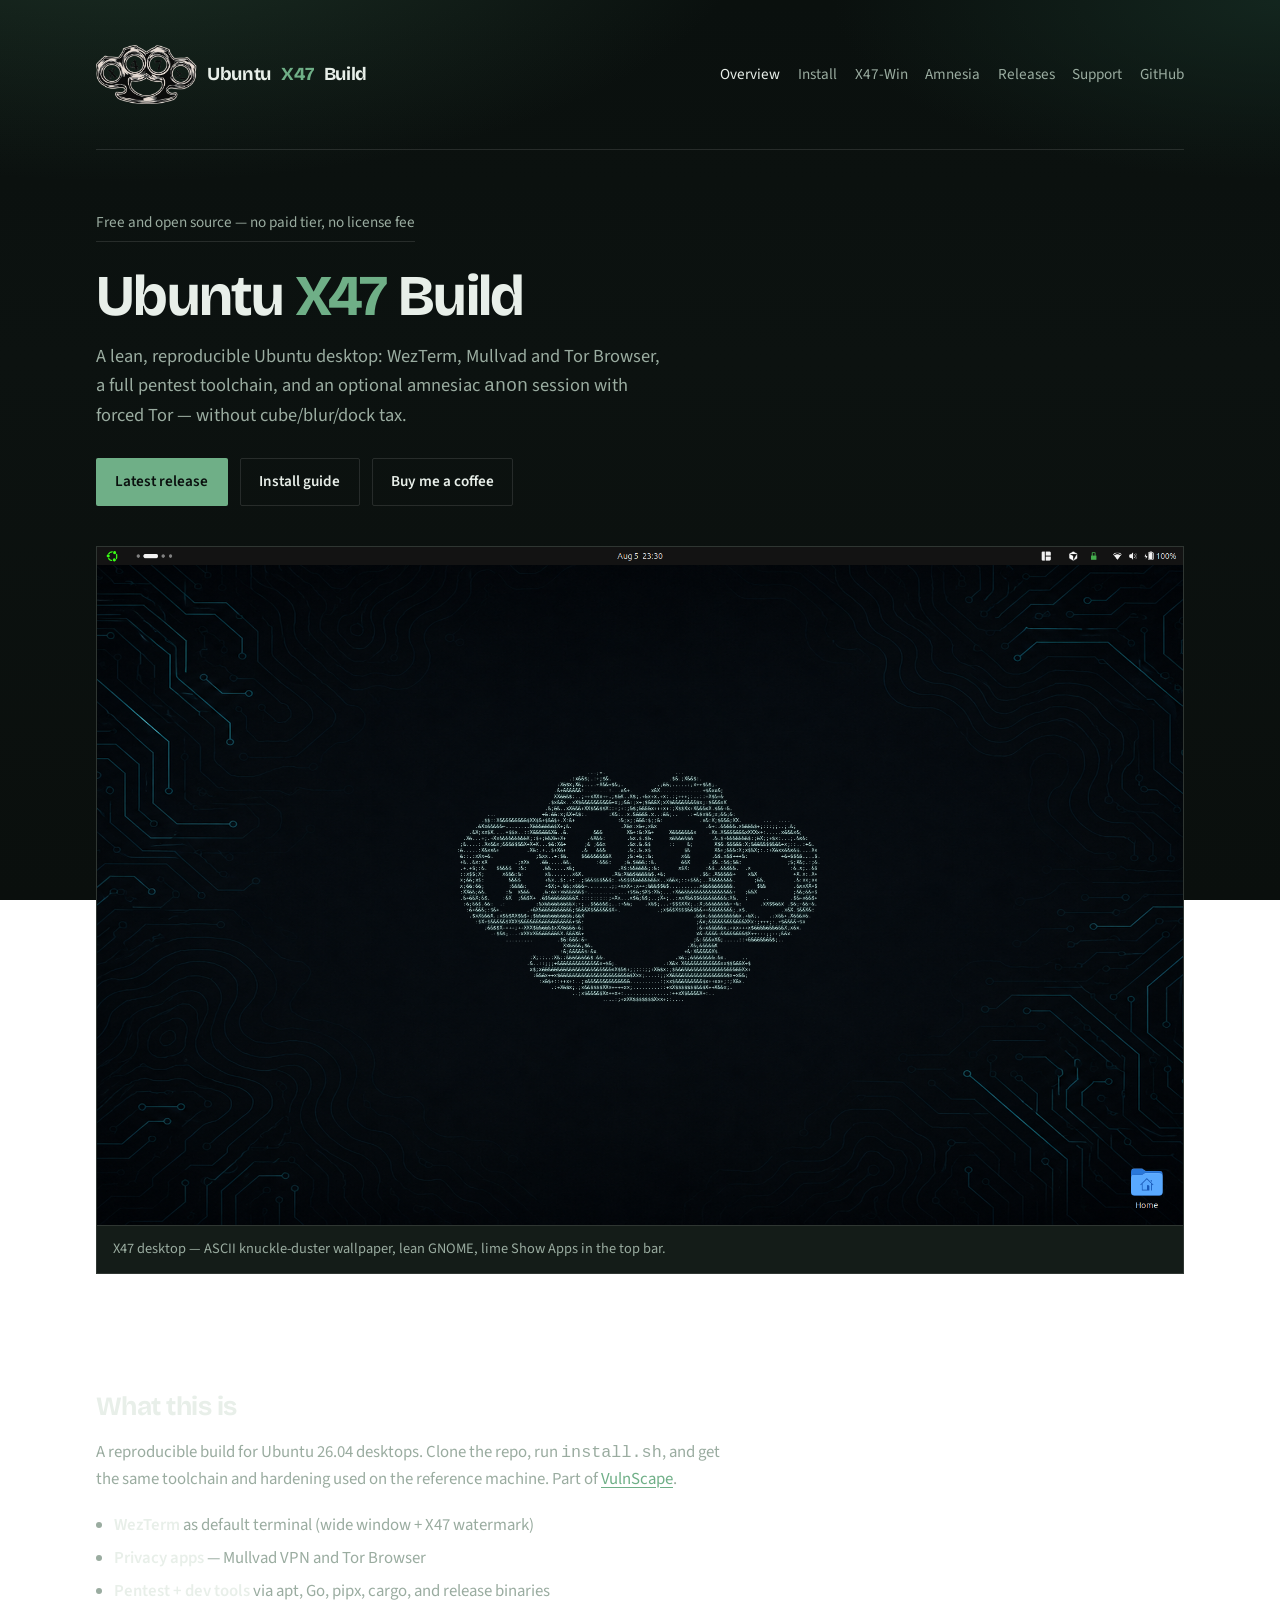
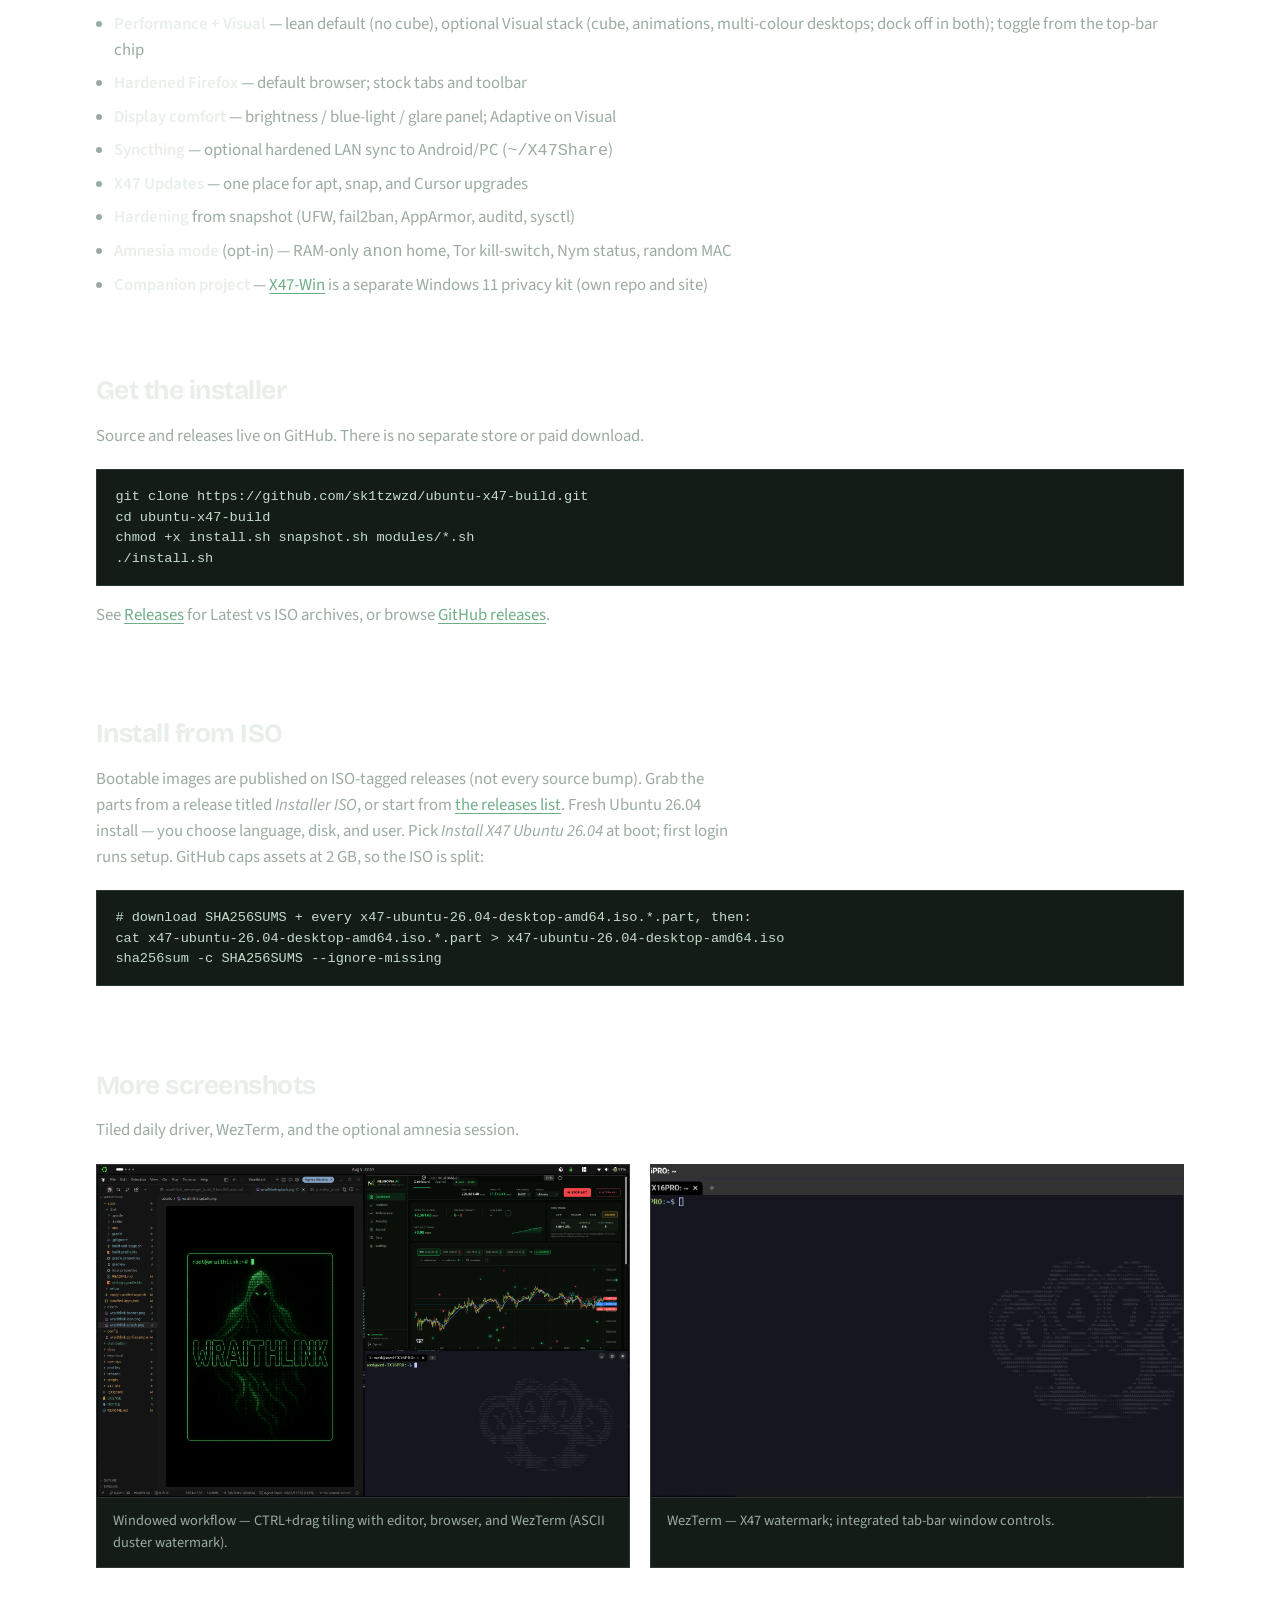
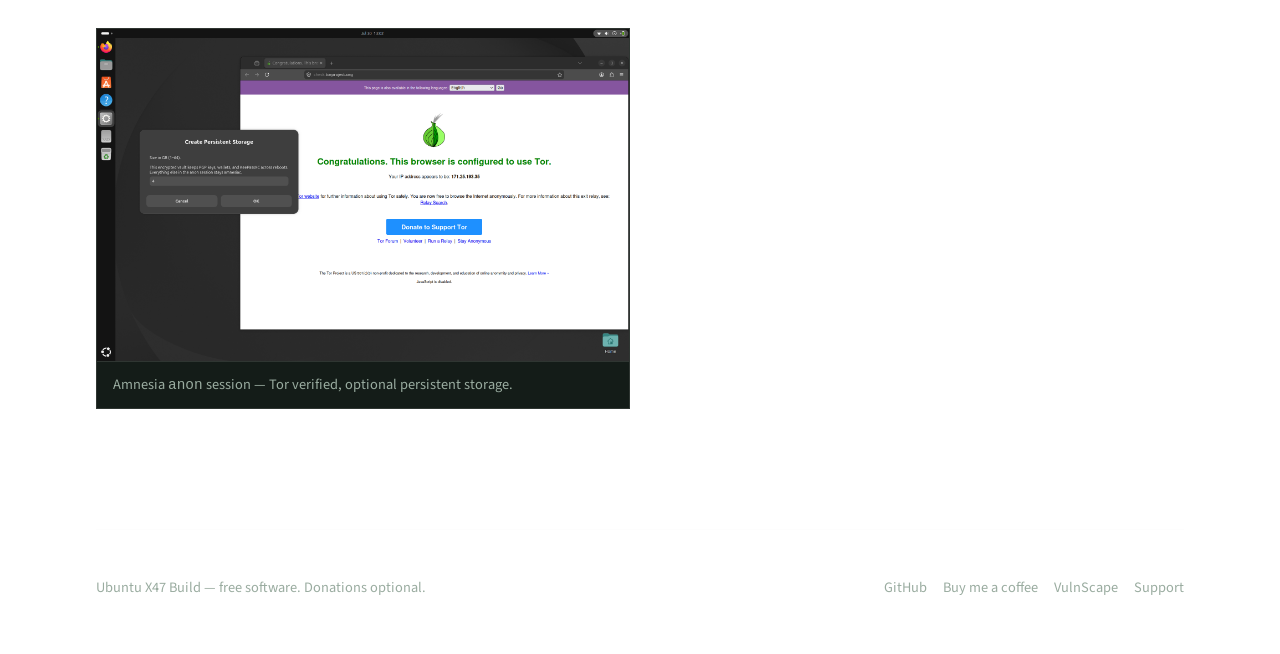
==== docs/index.html @ 40ee3168 "Fix 404s for the old Windows docs URLs. Redirect windows.html and windows-install.html to X47-Win, a" ====
<!DOCTYPE html>
<html lang="en">
<head>
  <meta charset="utf-8" />
  <meta name="viewport" content="width=device-width, initial-scale=1" />
  <title>Ubuntu X47 Build</title>
  <meta name="description" content="Free open-source Ubuntu desktop installer: lean GNOME, WezTerm, pentest toolchain, hardening, and optional amnesia Tor session." />
  <link rel="icon" href="images/favicon.ico" sizes="any" />
  <link rel="icon" type="image/png" href="images/favicon-32.png" sizes="32x32" />
  <link rel="apple-touch-icon" href="images/apple-touch-icon.png" />
  <link rel="stylesheet" href="css/site.css" />
</head>
<body>
  <div class="wrap">
    <nav class="site-nav" aria-label="Primary">
      <a class="brand" href="index.html"><img src="images/x47duster.png" alt="" width="102" height="102" />Ubuntu <span>X47</span> Build</a>
      <ul class="nav-links">
        <li><a href="index.html" aria-current="page">Overview</a></li>
        <li><a href="install.html">Install</a></li>
        <li><a href="https://sk1tzwzd.github.io/X47-Win/">X47-Win</a></li>
        <li><a href="amnesia.html">Amnesia</a></li>
        <li><a href="releases.html">Releases</a></li>
        <li><a href="support.html">Support</a></li>
        <li><a href="https://github.com/sk1tzwzd/ubuntu-x47-build">GitHub</a></li>
      </ul>
    </nav>

    <header class="hero">
      <p class="free-note">Free and open source — no paid tier, no license fee</p>
      <h1 class="hero-brand">Ubuntu <em>X47</em> Build</h1>
      <p class="hero-lead">
        A lean, reproducible Ubuntu desktop: WezTerm, Mullvad and Tor Browser,
        a full pentest toolchain, and an optional amnesiac <code>anon</code>
        session with forced Tor — without cube/blur/dock tax.
      </p>
      <div class="cta-row">
        <a class="btn btn-primary" href="https://github.com/sk1tzwzd/ubuntu-x47-build/releases/latest">Latest release</a>
        <a class="btn btn-ghost" href="install.html">Install guide</a>
        <a class="btn btn-ghost" href="https://buymeacoffee.com/sk1tzwzd">Buy me a coffee</a>
      </div>
      <figure class="shot">
        <img src="images/x47-desktop.png" alt="Ubuntu X47 fullscreen desktop with ASCII knuckle-duster wallpaper and green Show Apps button" width="1920" height="1200" />
        <figcaption>X47 desktop — ASCII knuckle-duster wallpaper, lean GNOME, lime Show Apps in the top bar.</figcaption>
      </figure>
    </header>

    <main>
      <section>
        <h2>What this is</h2>
        <p class="section-lead">
          A reproducible build for Ubuntu 26.04 desktops. Clone the repo,
          run <code>install.sh</code>, and get the same toolchain and hardening
          used on the reference machine. Part of
          <a href="https://vulnscape.net">VulnScape</a>.
        </p>
        <ul class="clean">
          <li><strong>WezTerm</strong> as default terminal (wide window + X47 watermark)</li>
          <li><strong>Privacy apps</strong> — Mullvad VPN and Tor Browser</li>
          <li><strong>Pentest + dev tools</strong> via apt, Go, pipx, cargo, and release binaries</li>
          <li><strong>Performance + Visual</strong> — lean default (no cube), optional Visual stack (cube, animations, multi-colour desktops; dock off in both); toggle from the top-bar chip</li>
          <li><strong>Hardened Firefox</strong> — default browser; stock tabs and toolbar</li>
          <li><strong>Display comfort</strong> — brightness / blue-light / glare panel; Adaptive on Visual</li>
          <li><strong>Syncthing</strong> — optional hardened LAN sync to Android/PC (<code>~/X47Share</code>)</li>
          <li><strong>X47 Updates</strong> — one place for apt, snap, and Cursor upgrades</li>
          <li><strong>Hardening</strong> from snapshot (UFW, fail2ban, AppArmor, auditd, sysctl)</li>
          <li><strong>Amnesia mode</strong> (opt-in) — RAM-only <code>anon</code> home, Tor kill-switch, Nym status, random MAC</li>
          <li><strong>Companion project</strong> — <a href="https://sk1tzwzd.github.io/X47-Win/">X47-Win</a> is a separate Windows 11 privacy kit (own repo and site)</li>
        </ul>
      </section>

      <section>
        <h2>Get the installer</h2>
        <p class="section-lead">Source and releases live on GitHub. There is no separate store or paid download.</p>
        <pre><code>git clone https://github.com/sk1tzwzd/ubuntu-x47-build.git
cd ubuntu-x47-build
chmod +x install.sh snapshot.sh modules/*.sh
./install.sh</code></pre>
        <p class="section-lead" style="margin-top:1rem">
          See <a href="releases.html">Releases</a> for Latest vs ISO archives, or browse
          <a href="https://github.com/sk1tzwzd/ubuntu-x47-build/releases">GitHub releases</a>.
        </p>
      </section>

      <section>
        <h2>Install from ISO</h2>
        <p class="section-lead">
          Bootable images are published on ISO-tagged releases (not every
          source bump). Grab the parts from a release titled
          <em>Installer ISO</em>, or start from
          <a href="https://github.com/sk1tzwzd/ubuntu-x47-build/releases">the releases list</a>.
          Fresh Ubuntu 26.04 install — you choose language, disk, and user.
          Pick <em>Install X47 Ubuntu 26.04</em> at boot; first login runs setup.
          GitHub caps assets at 2&nbsp;GB, so the ISO is split:
        </p>
        <pre><code># download SHA256SUMS + every x47-ubuntu-26.04-desktop-amd64.iso.*.part, then:
cat x47-ubuntu-26.04-desktop-amd64.iso.*.part &gt; x47-ubuntu-26.04-desktop-amd64.iso
sha256sum -c SHA256SUMS --ignore-missing</code></pre>
      </section>

      <section>
        <h2>More screenshots</h2>
        <p class="section-lead">Tiled daily driver, WezTerm, and the optional amnesia session.</p>
        <div class="gallery two">
          <figure class="shot">
            <img src="images/x47-windowed.png" alt="Ubuntu X47 windowed desktop with tiled editor, Firefox, and WezTerm" width="1920" height="1200" />
            <figcaption>Windowed workflow — CTRL+drag tiling with editor, browser, and WezTerm (ASCII duster watermark).</figcaption>
          </figure>
          <figure class="shot">
            <img src="images/wezterm-watermark.png" alt="WezTerm with X47 watermark and integrated tab-bar controls" width="1600" height="1000" />
            <figcaption>WezTerm — X47 watermark; integrated tab-bar window controls.</figcaption>
          </figure>
          <figure class="shot">
            <img src="images/anon-desktop.png" alt="Amnesia anon session with Tor check and persistent storage" width="1600" height="1000" />
            <figcaption>Amnesia <code>anon</code> session — Tor verified, optional persistent storage.</figcaption>
          </figure>
        </div>
      </section>
    </main>

    <footer class="site-footer">
      <div class="foot-row">
        <p>Ubuntu X47 Build — free software. Donations optional.</p>
        <div class="foot-links">
          <a href="https://github.com/sk1tzwzd/ubuntu-x47-build">GitHub</a>
          <a href="https://buymeacoffee.com/sk1tzwzd">Buy me a coffee</a>
          <a href="https://vulnscape.net">VulnScape</a>
          <a href="support.html">Support</a>
        </div>
      </div>
    </footer>
  </div>
</body>
</html>
---- docs/css/site.css ----
@import url("https://fonts.googleapis.com/css2?family=Bricolage+Grotesque:opsz,wght@12..96,500;12..96,700&family=Source+Sans+3:wght@400;600&family=IBM+Plex+Mono:wght@400;500&display=swap");

:root {
  --bg: #0c1210;
  --bg-elev: #141c18;
  --ink: #e8efe9;
  --muted: #9aaca0;
  --accent: #6faf87;
  --accent-dim: #3d6b50;
  --line: rgba(232, 239, 233, 0.12);
  --warn: #c4a35a;
  --max: 68rem;
  --font-display: "Bricolage Grotesque", Georgia, serif;
  --font-body: "Source Sans 3", sans-serif;
  --font-mono: "IBM Plex Mono", ui-monospace, monospace;
}

*,
*::before,
*::after {
  box-sizing: border-box;
}

html {
  scroll-behavior: smooth;
}

body {
  margin: 0;
  min-height: 100vh;
  font-family: var(--font-body);
  font-size: 1.05rem;
  line-height: 1.55;
  color: var(--ink);
  background:
    radial-gradient(ellipse 90% 55% at 10% -10%, rgba(61, 107, 80, 0.35), transparent 55%),
    radial-gradient(ellipse 70% 40% at 100% 0%, rgba(20, 40, 32, 0.9), transparent 50%),
    linear-gradient(180deg, #0a100e 0%, var(--bg) 40%, #0a0f0d 100%);
  background-attachment: fixed;
}

a {
  color: var(--accent);
  text-decoration-thickness: 1px;
  text-underline-offset: 0.18em;
}

a:hover {
  color: #8fc9a3;
}

img {
  max-width: 100%;
  height: auto;
  display: block;
}

.wrap {
  width: min(100% - 2.5rem, var(--max));
  margin-inline: auto;
}

.site-nav {
  display: flex;
  flex-wrap: wrap;
  align-items: center;
  justify-content: space-between;
  gap: 1rem;
  padding: 1.5rem 0;
  border-bottom: 1px solid var(--line);
}

.site-nav .brand {
  display: inline-flex;
  align-items: center;
  gap: 0.65rem;
  font-family: var(--font-display);
  font-weight: 700;
  font-size: 1.15rem;
  letter-spacing: -0.02em;
  color: var(--ink);
  text-decoration: none;
}

.site-nav .brand img {
  width: 6.3rem;
  height: 6.3rem;
  object-fit: contain;
  flex-shrink: 0;
}

.site-nav .brand span {
  color: var(--accent);
}

.nav-links {
  display: flex;
  flex-wrap: wrap;
  gap: 1.1rem;
  list-style: none;
  margin: 0;
  padding: 0;
}

.nav-links a {
  color: var(--muted);
  text-decoration: none;
  font-size: 0.95rem;
}

.nav-links a:hover,
.nav-links a[aria-current="page"] {
  color: var(--ink);
}

.hero {
  padding: 3.5rem 0 2.5rem;
}

.hero-brand {
  font-family: var(--font-display);
  font-weight: 700;
  font-size: clamp(2.4rem, 6vw, 3.6rem);
  line-height: 1.05;
  letter-spacing: -0.03em;
  margin: 0 0 1rem;
}

.hero-brand em {
  font-style: normal;
  color: var(--accent);
}

.hero-lead {
  max-width: 36rem;
  margin: 0 0 1.75rem;
  color: var(--muted);
  font-size: 1.15rem;
}

.cta-row {
  display: flex;
  flex-wrap: wrap;
  gap: 0.75rem;
  margin-bottom: 2.5rem;
}

.btn {
  display: inline-flex;
  align-items: center;
  justify-content: center;
  gap: 0.4rem;
  padding: 0.7rem 1.15rem;
  border-radius: 2px;
  font-family: var(--font-body);
  font-weight: 600;
  font-size: 0.95rem;
  text-decoration: none;
  border: 1px solid transparent;
  transition: background 0.15s ease, border-color 0.15s ease, color 0.15s ease;
}

.btn-primary {
  background: var(--accent);
  color: #0a100e;
}

.btn-primary:hover {
  background: #8fc9a3;
  color: #0a100e;
}

.btn-ghost {
  background: transparent;
  border-color: var(--line);
  color: var(--ink);
}

.btn-ghost:hover {
  border-color: var(--accent-dim);
  color: var(--accent);
}

.free-note {
  display: inline-block;
  margin: 0 0 1.5rem;
  padding: 0.35rem 0;
  color: var(--muted);
  font-size: 0.95rem;
  border-bottom: 1px solid var(--line);
}

.shot,
.shot-placeholder {
  margin: 0 0 2.5rem;
  border: 1px solid var(--line);
  background: var(--bg-elev);
  overflow: hidden;
}

.shot img {
  width: 100%;
  aspect-ratio: 16 / 10;
  object-fit: cover;
  object-position: top center;
}

.shot figcaption,
.shot-placeholder figcaption {
  padding: 0.75rem 1rem;
  font-size: 0.9rem;
  color: var(--muted);
  border-top: 1px solid var(--line);
}

.shot-placeholder {
  min-height: 14rem;
  display: flex;
  flex-direction: column;
}

.shot-placeholder .ph-body {
  flex: 1;
  display: grid;
  place-items: center;
  padding: 2rem;
  color: var(--muted);
  font-family: var(--font-mono);
  font-size: 0.85rem;
  letter-spacing: 0.04em;
  text-transform: uppercase;
  background:
    repeating-linear-gradient(
      -45deg,
      transparent,
      transparent 8px,
      rgba(111, 175, 135, 0.04) 8px,
      rgba(111, 175, 135, 0.04) 16px
    );
}

main section {
  padding: 2rem 0;
  border-top: 1px solid var(--line);
}

main section:first-of-type {
  border-top: none;
}

h1.page-title,
h2 {
  font-family: var(--font-display);
  font-weight: 700;
  letter-spacing: -0.02em;
}

h1.page-title {
  font-size: clamp(1.9rem, 4vw, 2.4rem);
  margin: 2.5rem 0 0.75rem;
}

h2 {
  font-size: 1.65rem;
  margin: 0 0 0.75rem;
}

h3 {
  font-family: var(--font-display);
  font-weight: 600;
  font-size: 1.2rem;
  margin: 1.75rem 0 0.5rem;
}

.section-lead {
  color: var(--muted);
  max-width: 40rem;
  margin: 0 0 1.25rem;
}

ul.clean {
  margin: 0;
  padding-left: 1.15rem;
  color: var(--muted);
}

ul.clean li {
  margin-bottom: 0.45rem;
}

ul.clean li strong {
  color: var(--ink);
  font-weight: 600;
}

pre,
.code {
  font-family: var(--font-mono);
  font-size: 0.85rem;
  background: var(--bg-elev);
  border: 1px solid var(--line);
  padding: 1rem 1.15rem;
  overflow-x: auto;
  color: #c5dccb;
  line-height: 1.45;
}

table.flags {
  width: 100%;
  border-collapse: collapse;
  font-size: 0.95rem;
  margin: 1rem 0 0;
}

table.flags th,
table.flags td {
  text-align: left;
  padding: 0.65rem 0.75rem;
  border-bottom: 1px solid var(--line);
  vertical-align: top;
}

table.flags th {
  color: var(--muted);
  font-weight: 600;
  font-size: 0.8rem;
  text-transform: uppercase;
  letter-spacing: 0.04em;
}

table.flags td:first-child,
table.flags code {
  font-family: var(--font-mono);
  font-size: 0.85rem;
  color: var(--accent);
}

.aside {
  margin: 1.5rem 0 0;
  padding: 1rem 1.15rem;
  border-left: 3px solid var(--warn);
  background: rgba(196, 163, 90, 0.08);
  color: var(--muted);
  font-size: 0.95rem;
}

.aside strong {
  color: var(--ink);
}

.gallery {
  display: grid;
  gap: 1.25rem;
}

@media (min-width: 720px) {
  .gallery.two {
    grid-template-columns: 1fr 1fr;
  }
  .gallery.three {
    grid-template-columns: 1fr 1fr 1fr;
  }
}

.site-footer {
  margin-top: 3rem;
  padding: 2rem 0 3rem;
  border-top: 1px solid var(--line);
  color: var(--muted);
  font-size: 0.9rem;
}

.site-footer .foot-row {
  display: flex;
  flex-wrap: wrap;
  gap: 1rem 1.5rem;
  justify-content: space-between;
  align-items: baseline;
}

.site-footer a {
  color: var(--muted);
  text-decoration: none;
}

.site-footer a:hover {
  color: var(--accent);
}

.foot-links {
  display: flex;
  flex-wrap: wrap;
  gap: 1rem;
}

@media (max-width: 640px) {
  .hero {
    padding-top: 2.25rem;
  }

  .hero-brand {
    font-size: 2.1rem;
  }
}
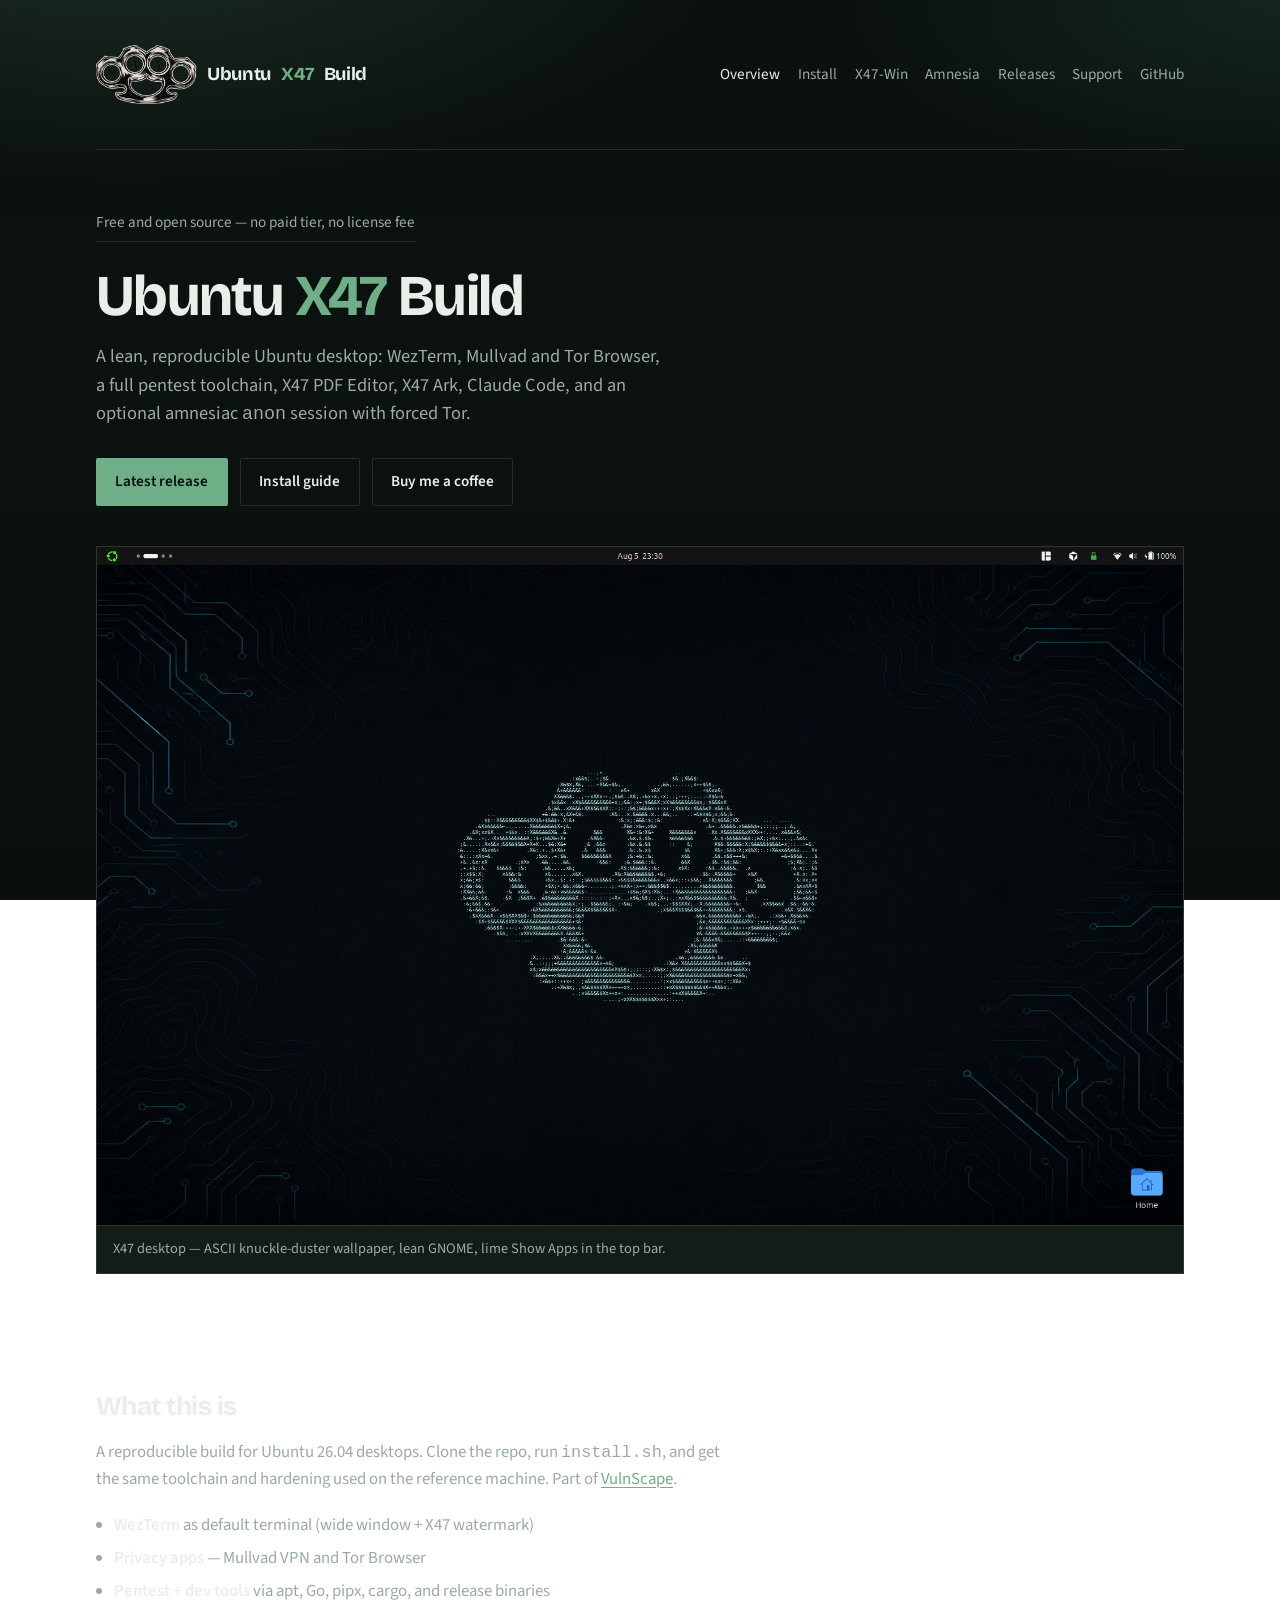
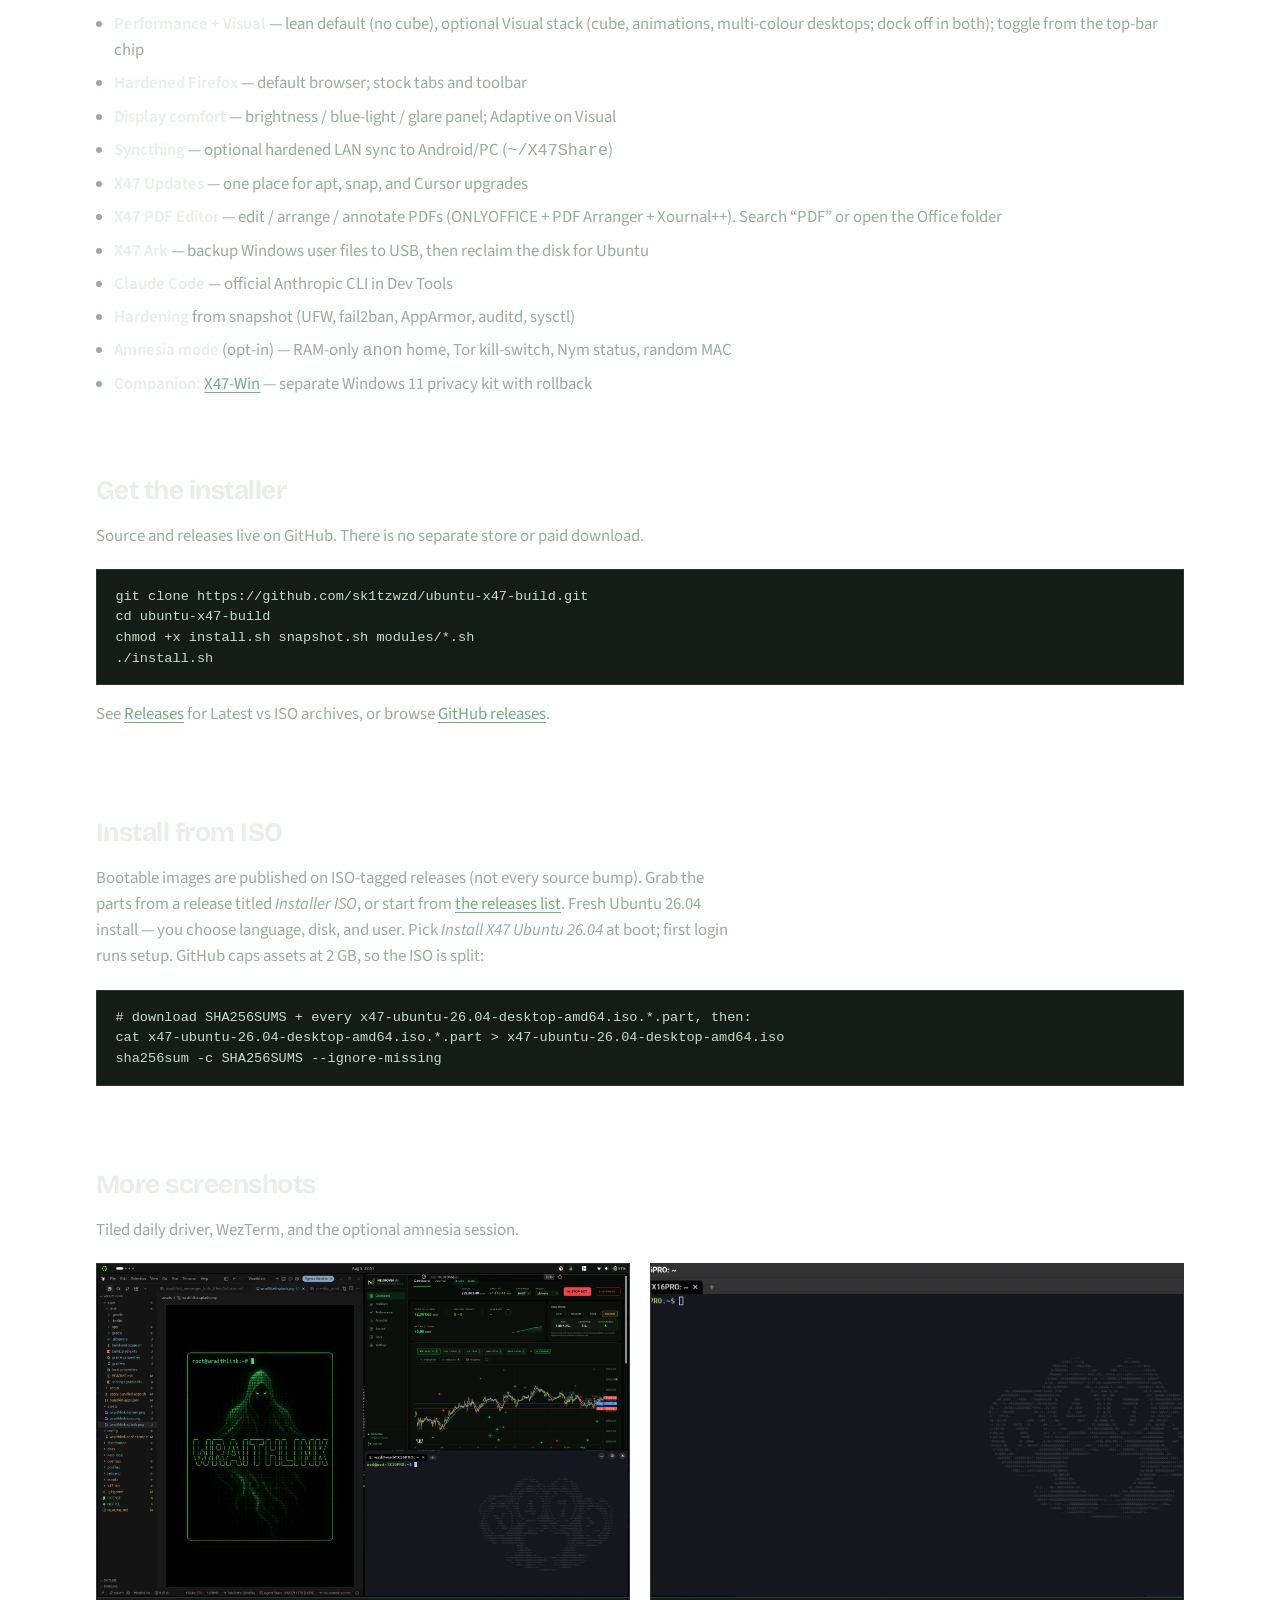
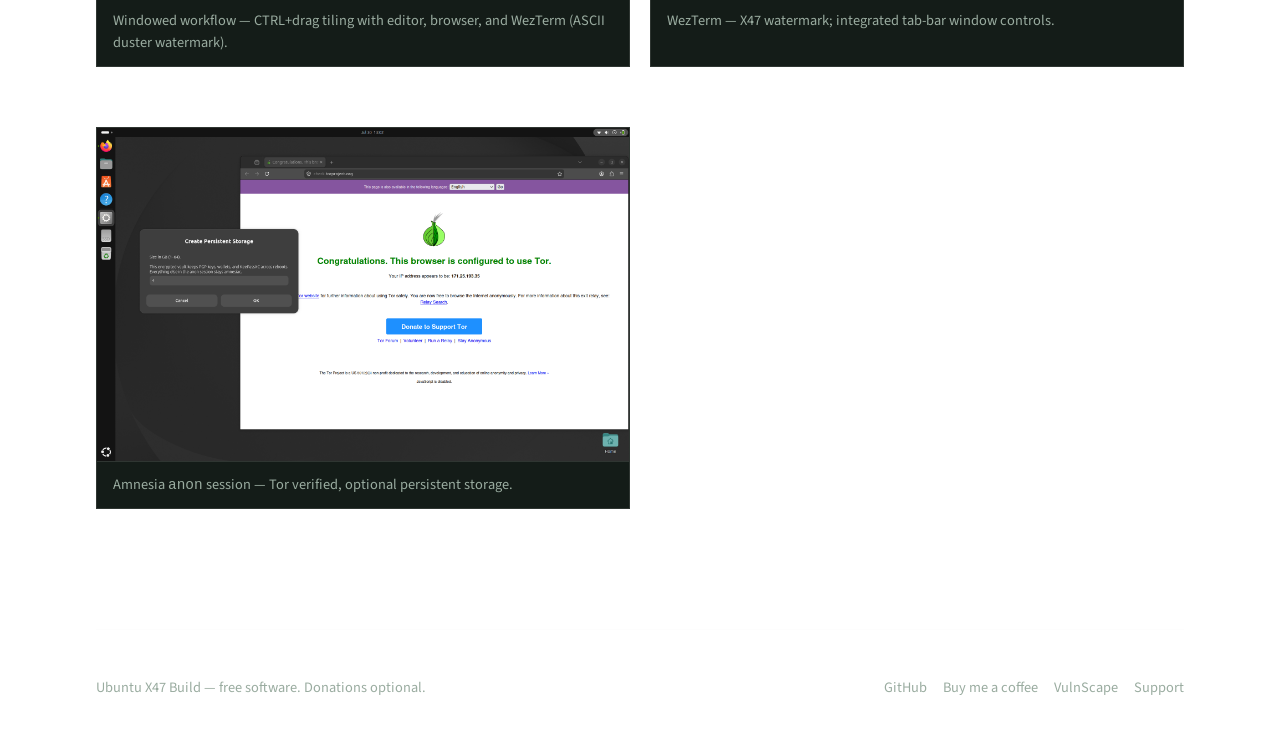
==== commit 70969c74: "Publish PDF Editor, Ark, and Claude, and list them on the site. X47 PDF Editor is easier to find (Of" ====
--- a/docs/index.html
+++ b/docs/index.html
@@ -30,8 +30,8 @@
       <h1 class="hero-brand">Ubuntu <em>X47</em> Build</h1>
       <p class="hero-lead">
         A lean, reproducible Ubuntu desktop: WezTerm, Mullvad and Tor Browser,
-        a full pentest toolchain, and an optional amnesiac <code>anon</code>
-        session with forced Tor — without cube/blur/dock tax.
+        a full pentest toolchain, X47 PDF Editor, X47 Ark, Claude Code, and an
+        optional amnesiac <code>anon</code> session with forced Tor.
       </p>
       <div class="cta-row">
         <a class="btn btn-primary" href="https://github.com/sk1tzwzd/ubuntu-x47-build/releases/latest">Latest release</a>
@@ -62,9 +62,12 @@
           <li><strong>Display comfort</strong> — brightness / blue-light / glare panel; Adaptive on Visual</li>
           <li><strong>Syncthing</strong> — optional hardened LAN sync to Android/PC (<code>~/X47Share</code>)</li>
           <li><strong>X47 Updates</strong> — one place for apt, snap, and Cursor upgrades</li>
+          <li><strong>X47 PDF Editor</strong> — edit / arrange / annotate PDFs (ONLYOFFICE + PDF Arranger + Xournal++). Search “PDF” or open the Office folder</li>
+          <li><strong>X47 Ark</strong> — backup Windows user files to USB, then reclaim the disk for Ubuntu</li>
+          <li><strong>Claude Code</strong> — official Anthropic CLI in Dev Tools</li>
           <li><strong>Hardening</strong> from snapshot (UFW, fail2ban, AppArmor, auditd, sysctl)</li>
           <li><strong>Amnesia mode</strong> (opt-in) — RAM-only <code>anon</code> home, Tor kill-switch, Nym status, random MAC</li>
-          <li><strong>Companion project</strong> — <a href="https://sk1tzwzd.github.io/X47-Win/">X47-Win</a> is a separate Windows 11 privacy kit (own repo and site)</li>
+          <li><strong>Companion:</strong> <a href="https://sk1tzwzd.github.io/X47-Win/">X47-Win</a> — separate Windows 11 privacy kit with rollback</li>
         </ul>
       </section>
 
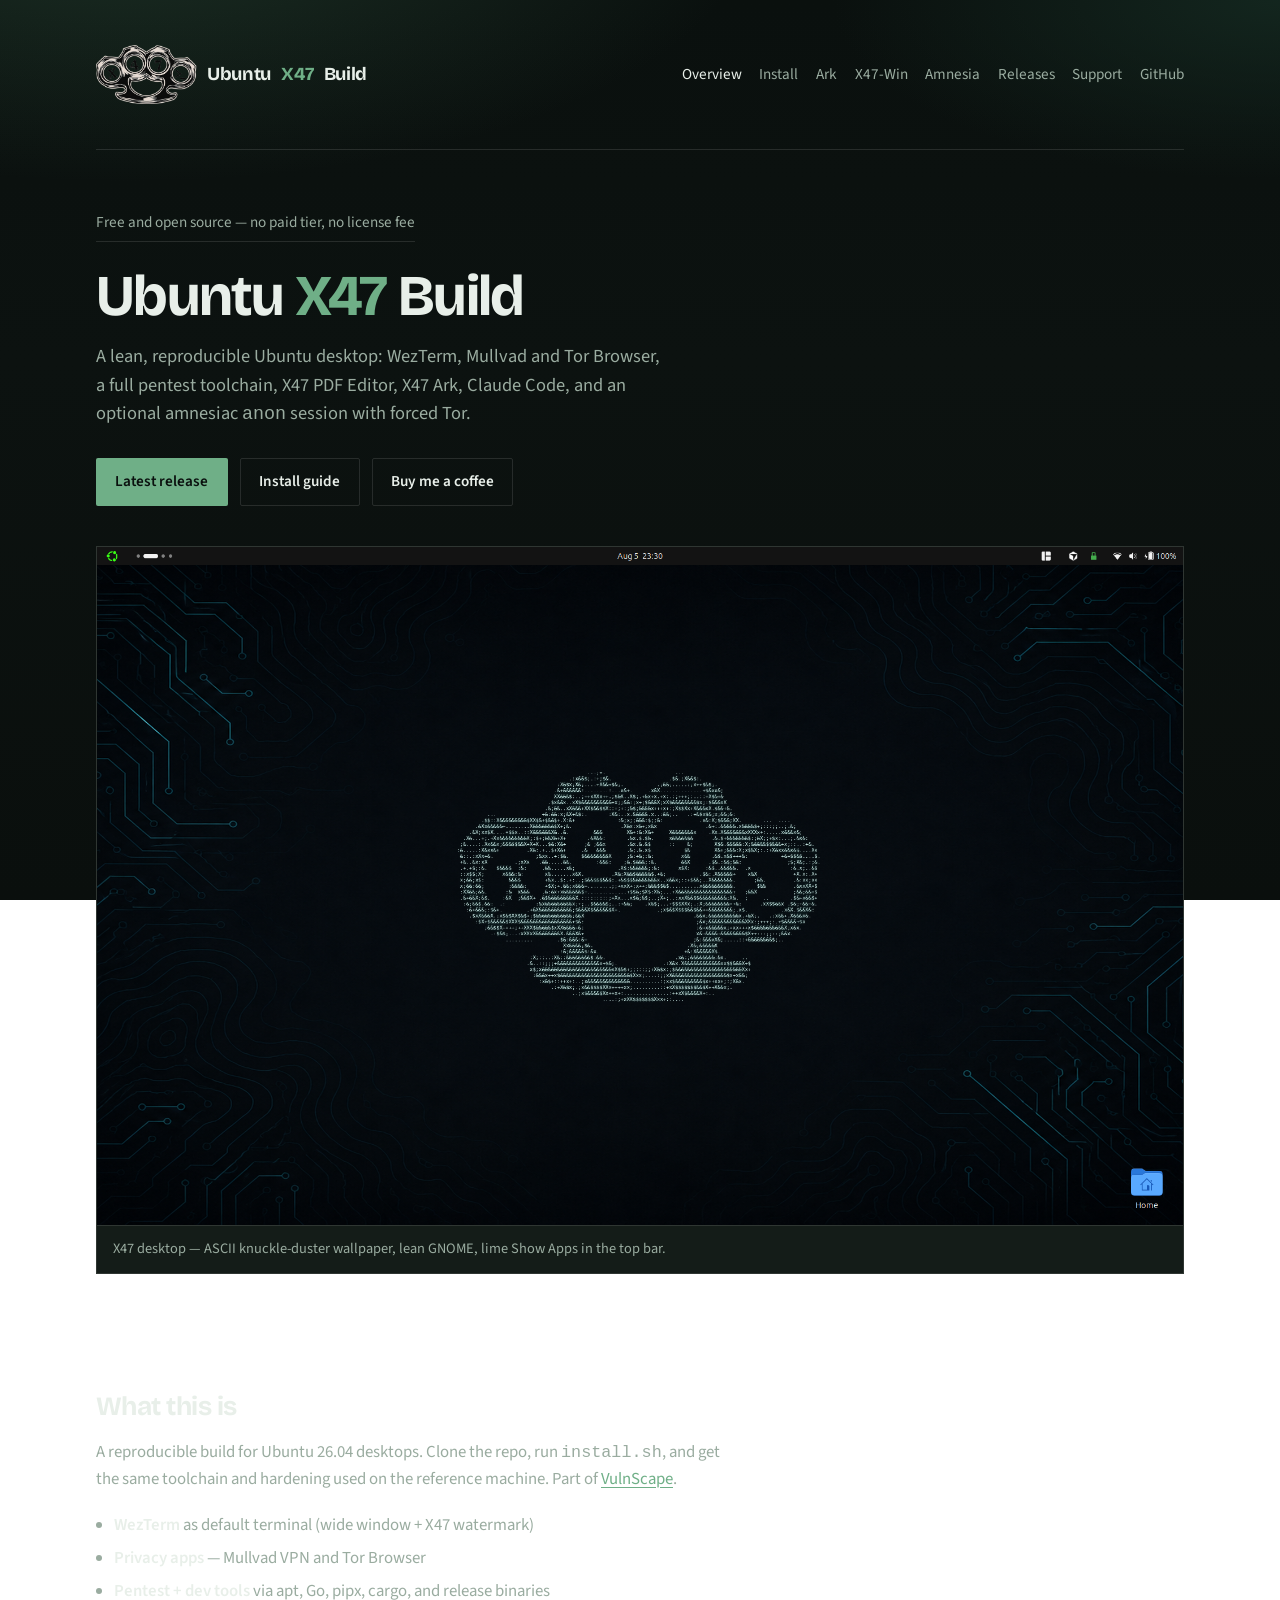
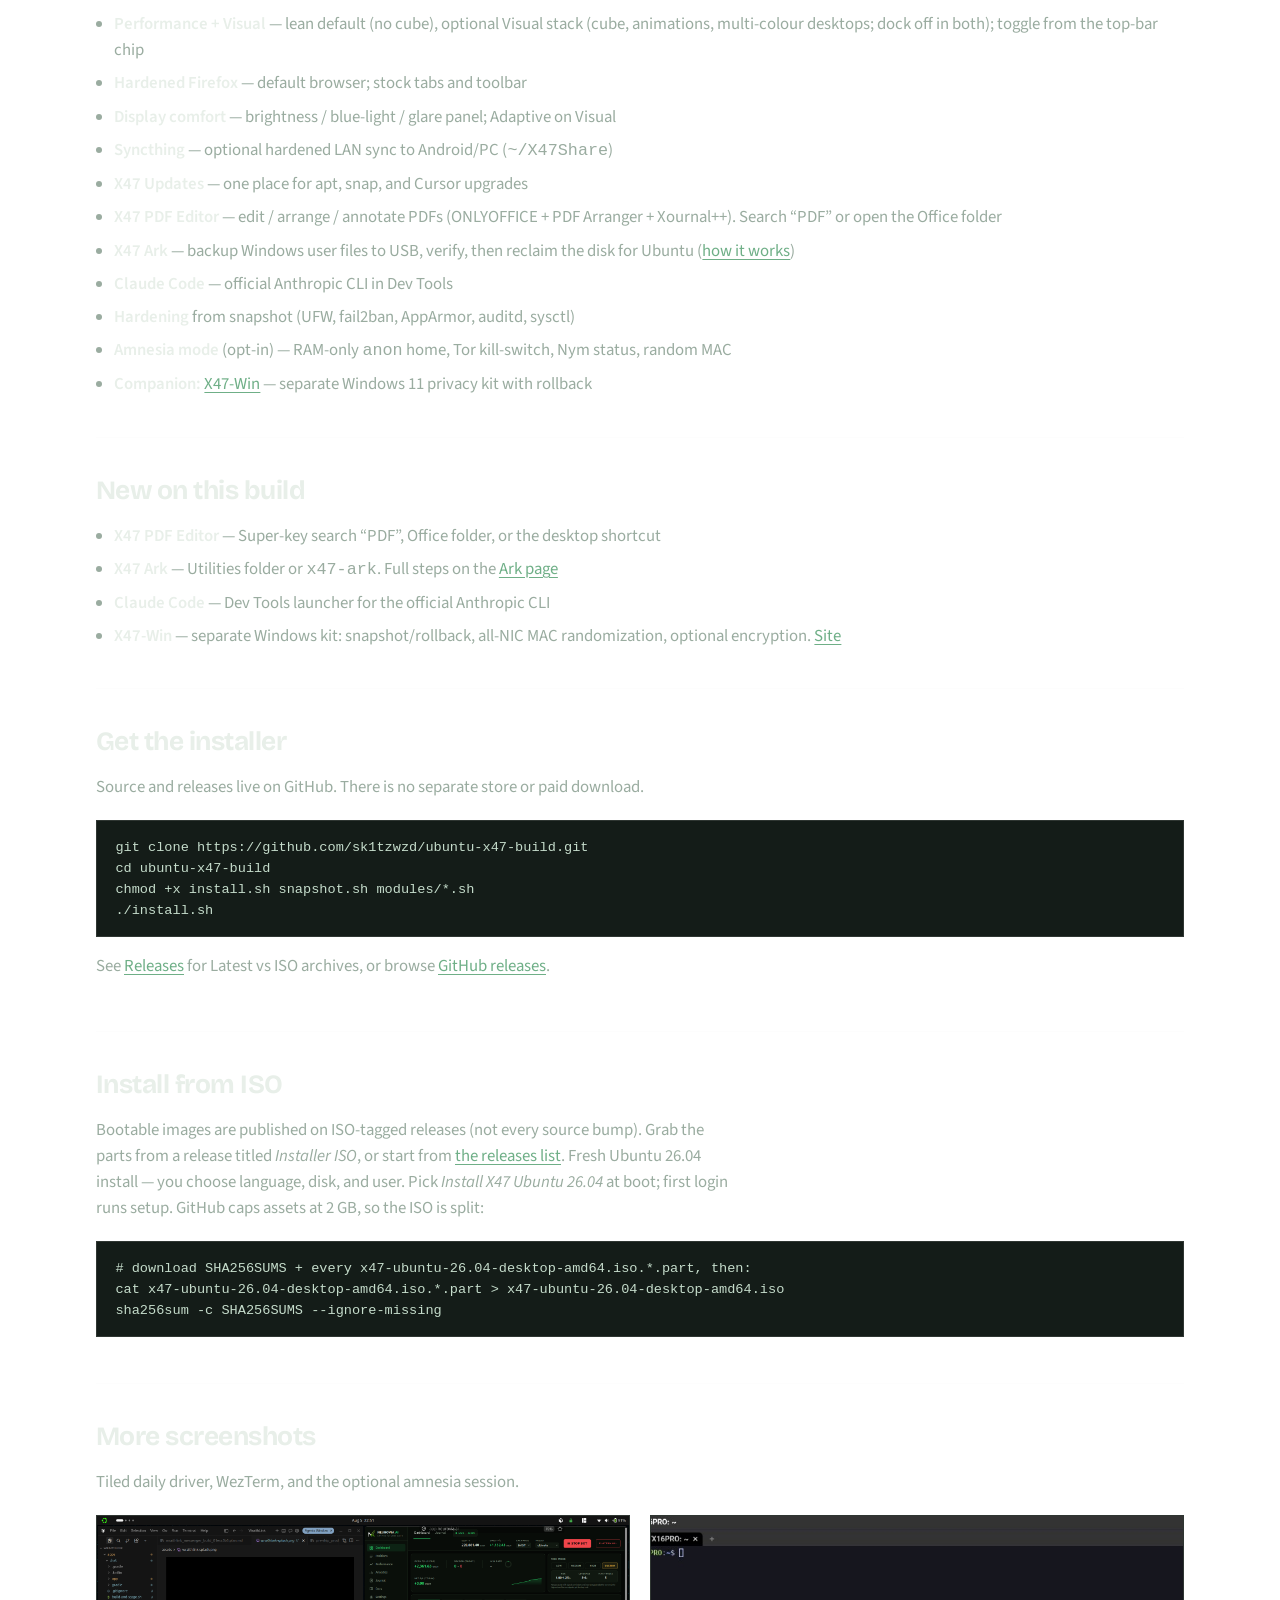
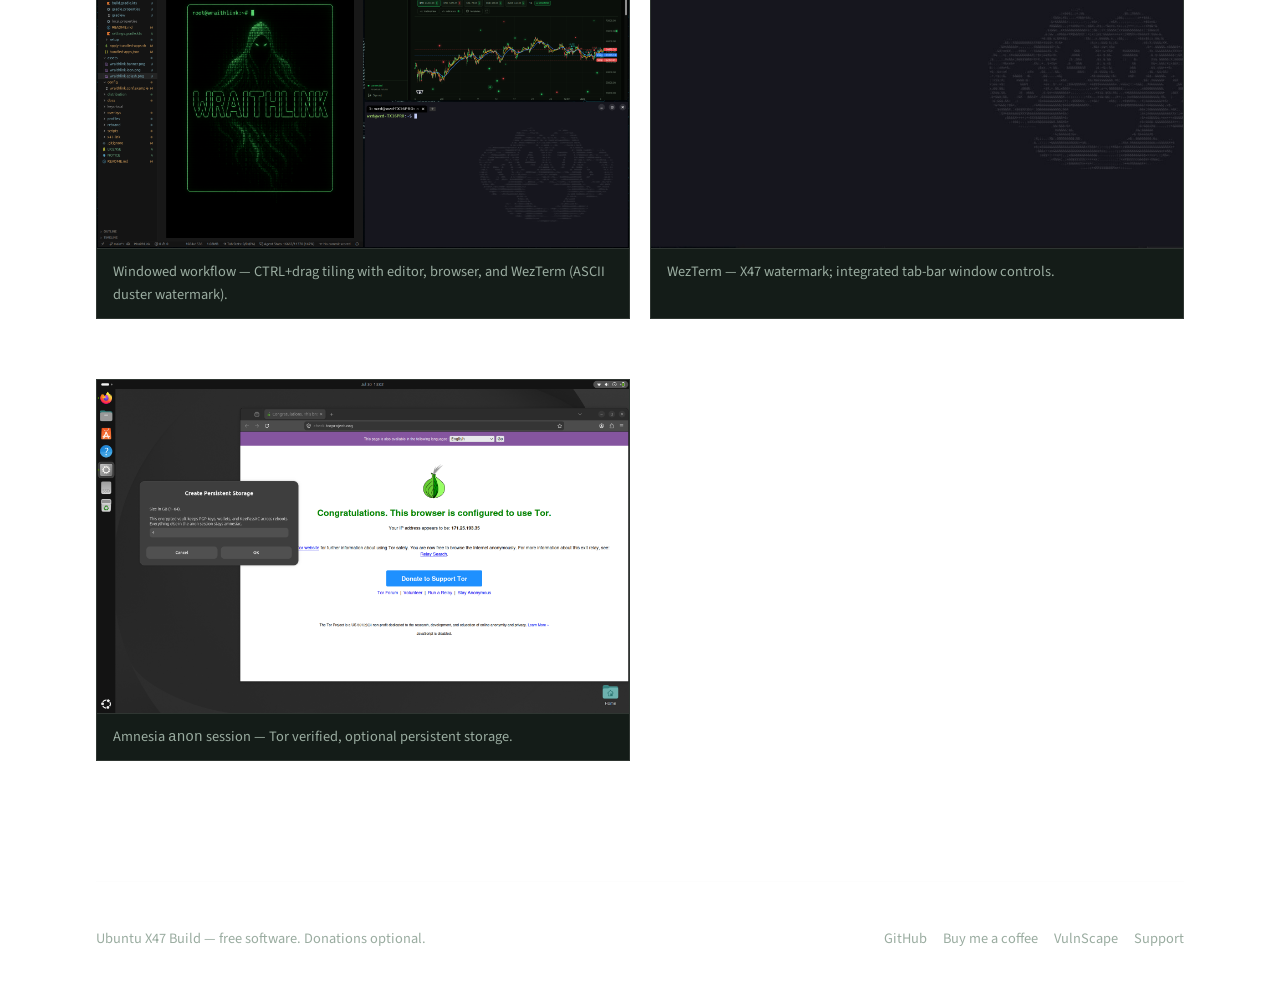
==== commit 07b371db: "Add an Ark docs page and list it with the other new features. The Ubuntu site now explains backup, v" ====
--- a/docs/index.html
+++ b/docs/index.html
@@ -17,6 +17,7 @@
       <ul class="nav-links">
         <li><a href="index.html" aria-current="page">Overview</a></li>
         <li><a href="install.html">Install</a></li>
+        <li><a href="ark.html">Ark</a></li>
         <li><a href="https://sk1tzwzd.github.io/X47-Win/">X47-Win</a></li>
         <li><a href="amnesia.html">Amnesia</a></li>
         <li><a href="releases.html">Releases</a></li>
@@ -63,11 +64,21 @@
           <li><strong>Syncthing</strong> — optional hardened LAN sync to Android/PC (<code>~/X47Share</code>)</li>
           <li><strong>X47 Updates</strong> — one place for apt, snap, and Cursor upgrades</li>
           <li><strong>X47 PDF Editor</strong> — edit / arrange / annotate PDFs (ONLYOFFICE + PDF Arranger + Xournal++). Search “PDF” or open the Office folder</li>
-          <li><strong>X47 Ark</strong> — backup Windows user files to USB, then reclaim the disk for Ubuntu</li>
+          <li><strong>X47 Ark</strong> — backup Windows user files to USB, verify, then reclaim the disk for Ubuntu (<a href="ark.html">how it works</a>)</li>
           <li><strong>Claude Code</strong> — official Anthropic CLI in Dev Tools</li>
           <li><strong>Hardening</strong> from snapshot (UFW, fail2ban, AppArmor, auditd, sysctl)</li>
           <li><strong>Amnesia mode</strong> (opt-in) — RAM-only <code>anon</code> home, Tor kill-switch, Nym status, random MAC</li>
           <li><strong>Companion:</strong> <a href="https://sk1tzwzd.github.io/X47-Win/">X47-Win</a> — separate Windows 11 privacy kit with rollback</li>
+        </ul>
+      </section>
+
+      <section>
+        <h2>New on this build</h2>
+        <ul class="clean">
+          <li><strong>X47 PDF Editor</strong> — Super-key search “PDF”, Office folder, or the desktop shortcut</li>
+          <li><strong>X47 Ark</strong> — Utilities folder or <code>x47-ark</code>. Full steps on the <a href="ark.html">Ark page</a></li>
+          <li><strong>Claude Code</strong> — Dev Tools launcher for the official Anthropic CLI</li>
+          <li><strong>X47-Win</strong> — separate Windows kit: snapshot/rollback, all-NIC MAC randomization, optional encryption. <a href="https://sk1tzwzd.github.io/X47-Win/">Site</a></li>
         </ul>
       </section>
 
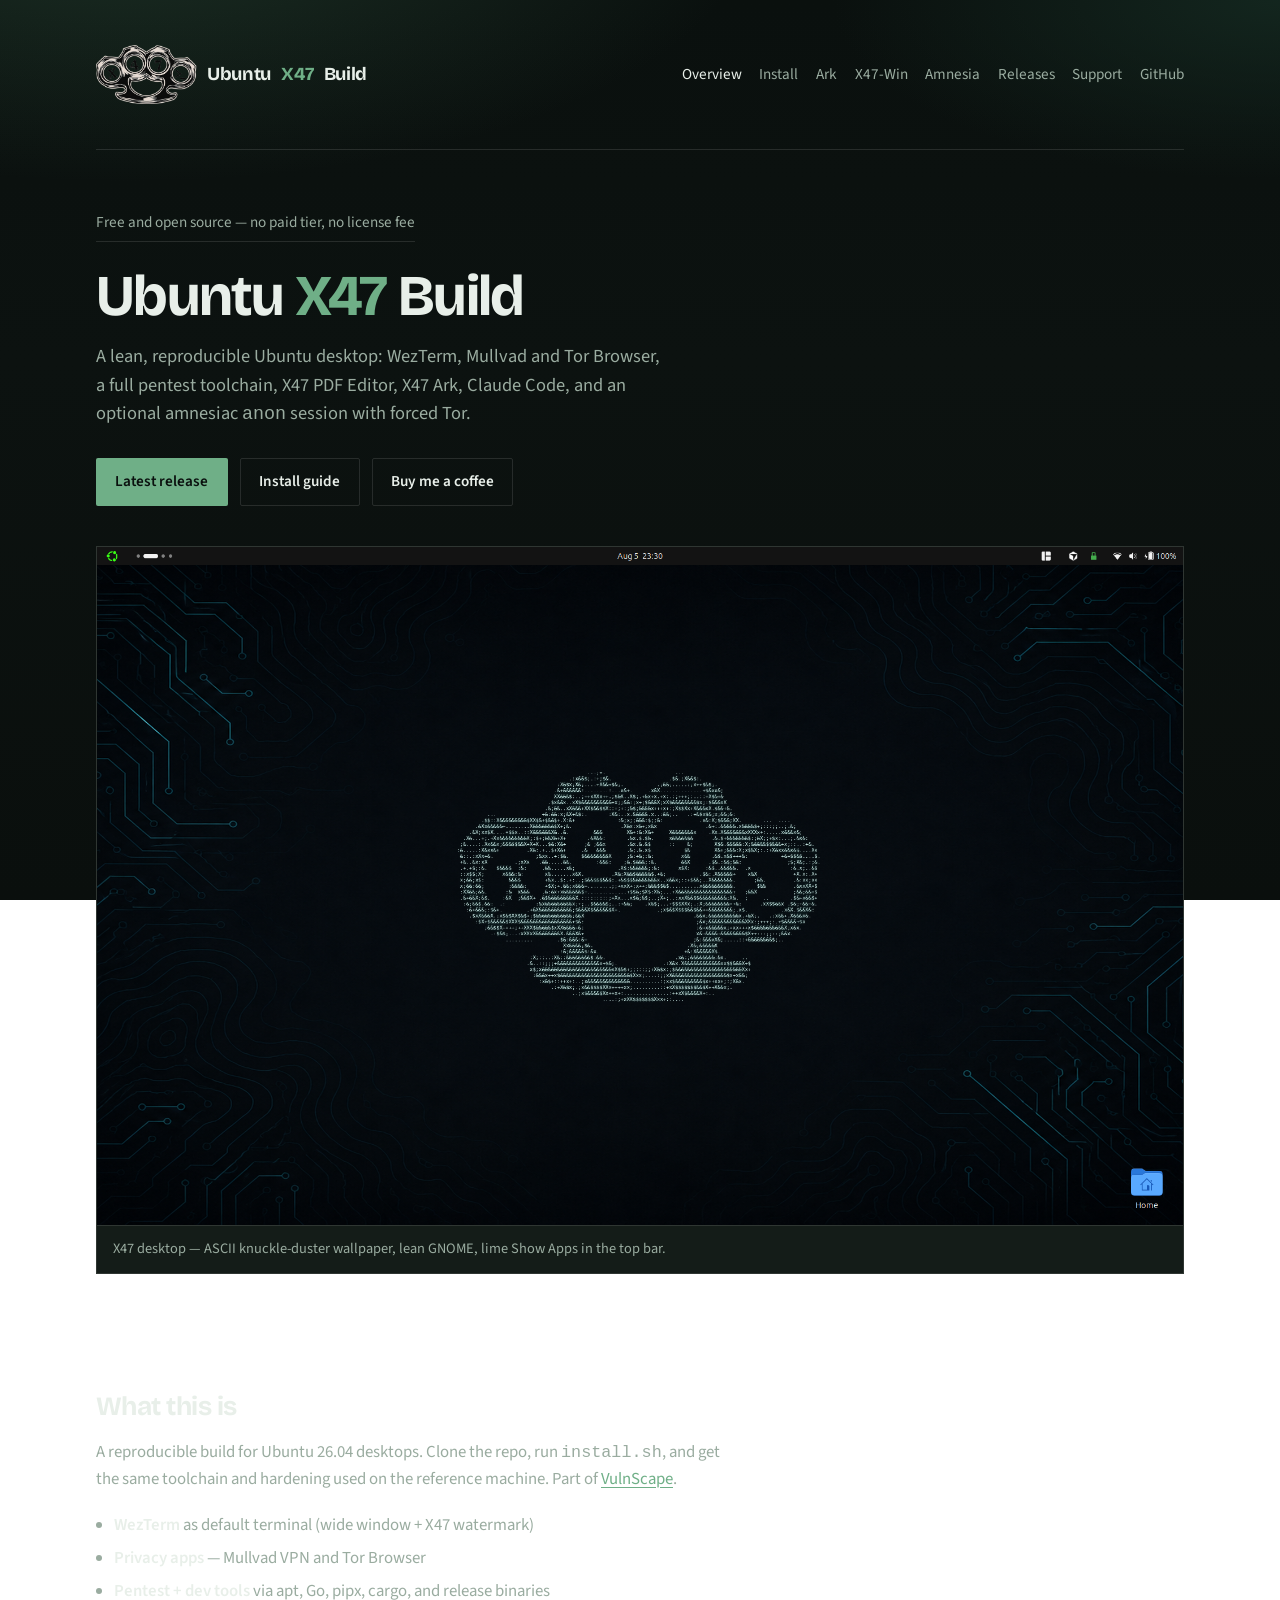
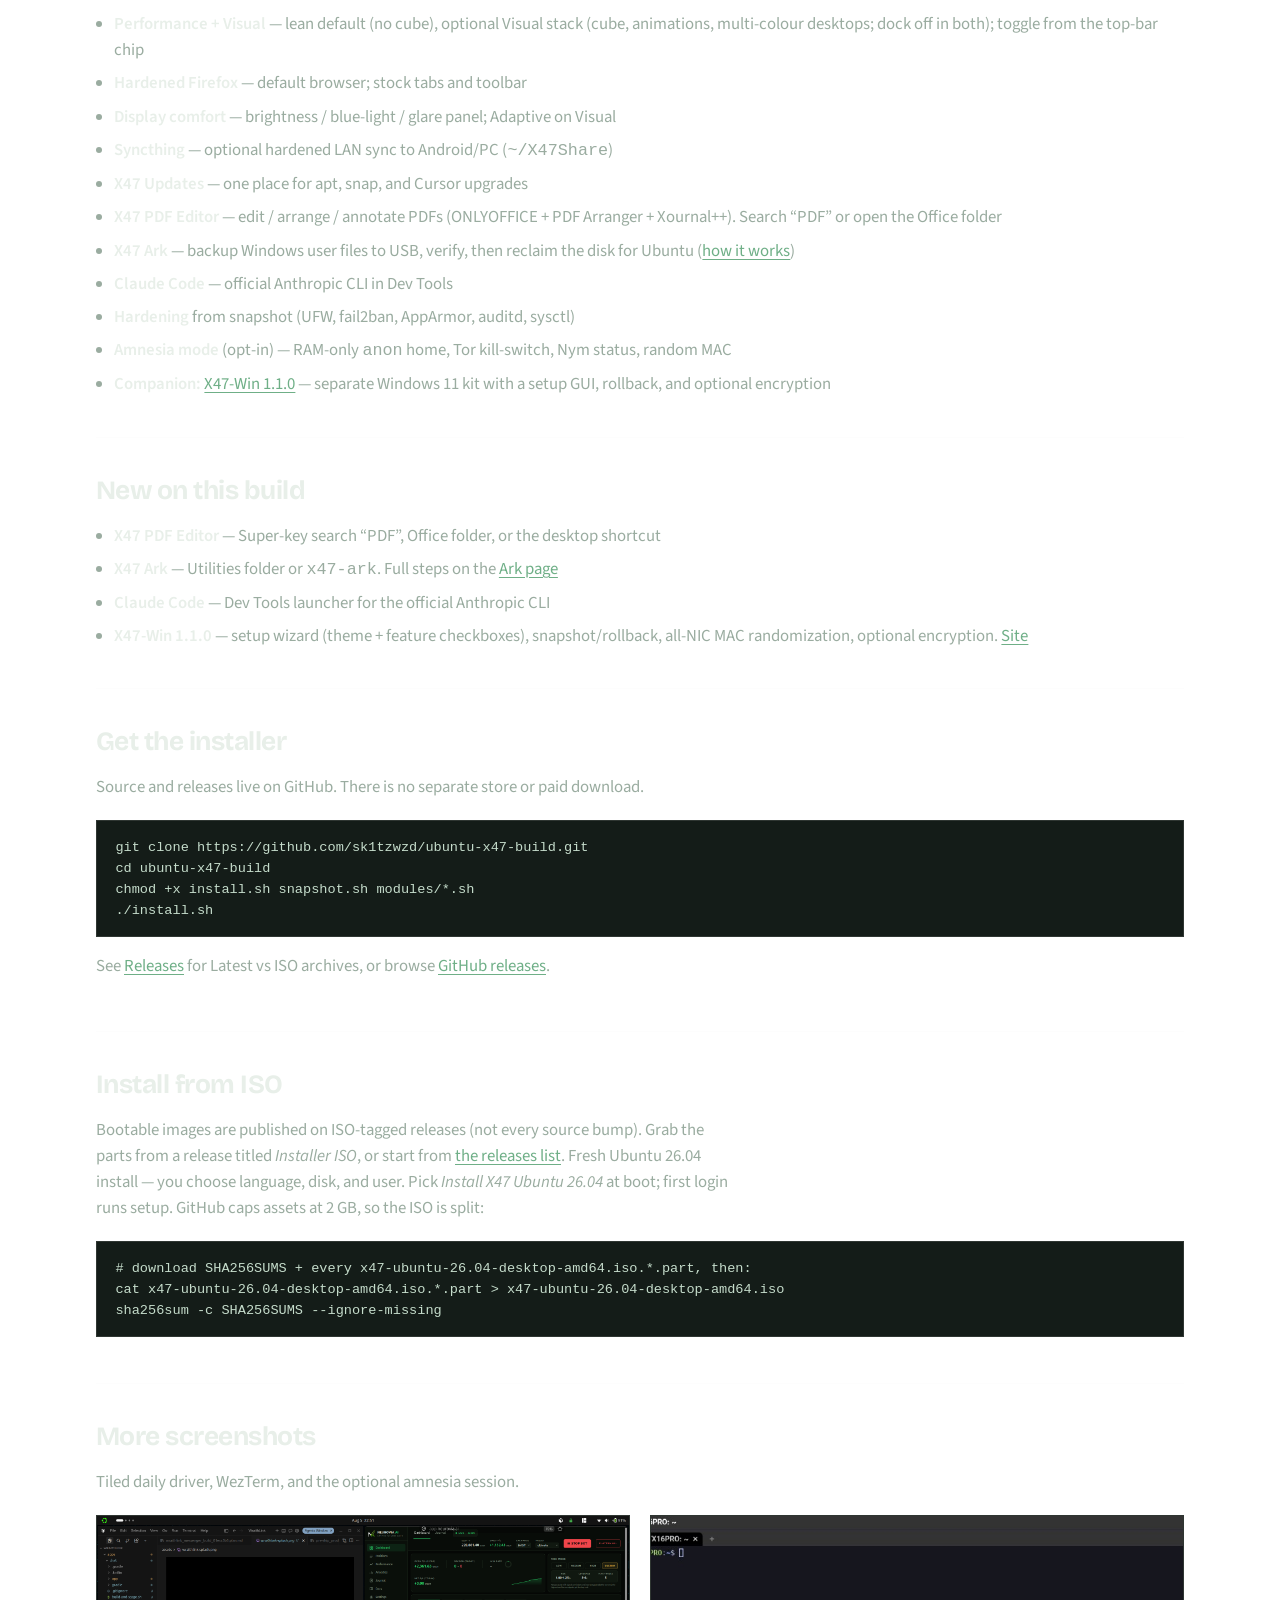
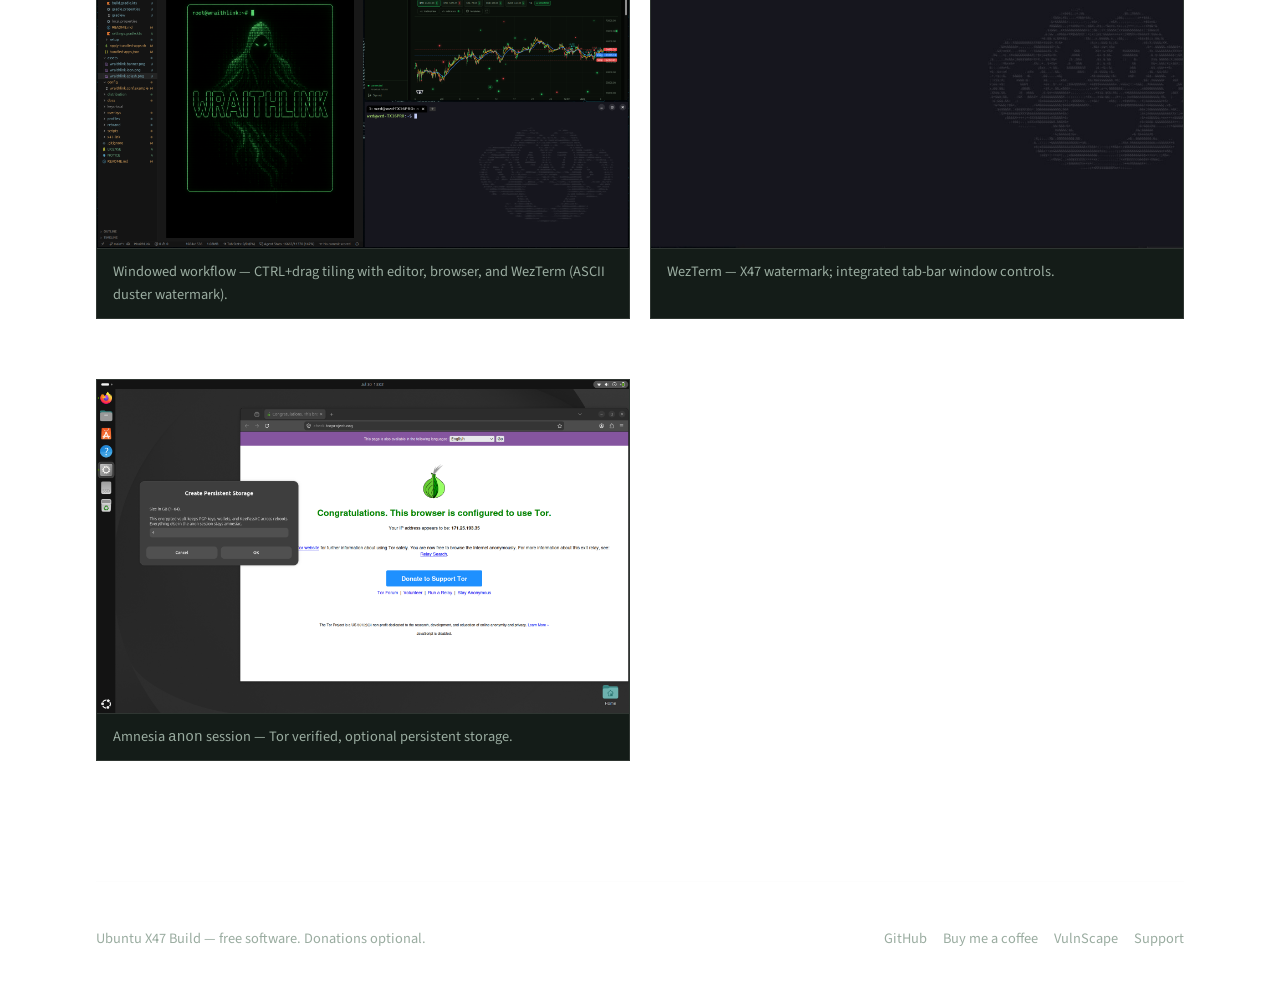
==== commit 59b28e5b: "Note X47-Win 1.1.0 setup wizard on the companion site. Co-authored-by: Cursor <cursoragent@cursor.co" ====
--- a/docs/index.html
+++ b/docs/index.html
@@ -68,7 +68,7 @@
           <li><strong>Claude Code</strong> — official Anthropic CLI in Dev Tools</li>
           <li><strong>Hardening</strong> from snapshot (UFW, fail2ban, AppArmor, auditd, sysctl)</li>
           <li><strong>Amnesia mode</strong> (opt-in) — RAM-only <code>anon</code> home, Tor kill-switch, Nym status, random MAC</li>
-          <li><strong>Companion:</strong> <a href="https://sk1tzwzd.github.io/X47-Win/">X47-Win</a> — separate Windows 11 privacy kit with rollback</li>
+          <li><strong>Companion:</strong> <a href="https://sk1tzwzd.github.io/X47-Win/">X47-Win 1.1.0</a> — separate Windows 11 kit with a setup GUI, rollback, and optional encryption</li>
         </ul>
       </section>
 
@@ -78,7 +78,7 @@
           <li><strong>X47 PDF Editor</strong> — Super-key search “PDF”, Office folder, or the desktop shortcut</li>
           <li><strong>X47 Ark</strong> — Utilities folder or <code>x47-ark</code>. Full steps on the <a href="ark.html">Ark page</a></li>
           <li><strong>Claude Code</strong> — Dev Tools launcher for the official Anthropic CLI</li>
-          <li><strong>X47-Win</strong> — separate Windows kit: snapshot/rollback, all-NIC MAC randomization, optional encryption. <a href="https://sk1tzwzd.github.io/X47-Win/">Site</a></li>
+          <li><strong>X47-Win 1.1.0</strong> — setup wizard (theme + feature checkboxes), snapshot/rollback, all-NIC MAC randomization, optional encryption. <a href="https://sk1tzwzd.github.io/X47-Win/">Site</a></li>
         </ul>
       </section>
 
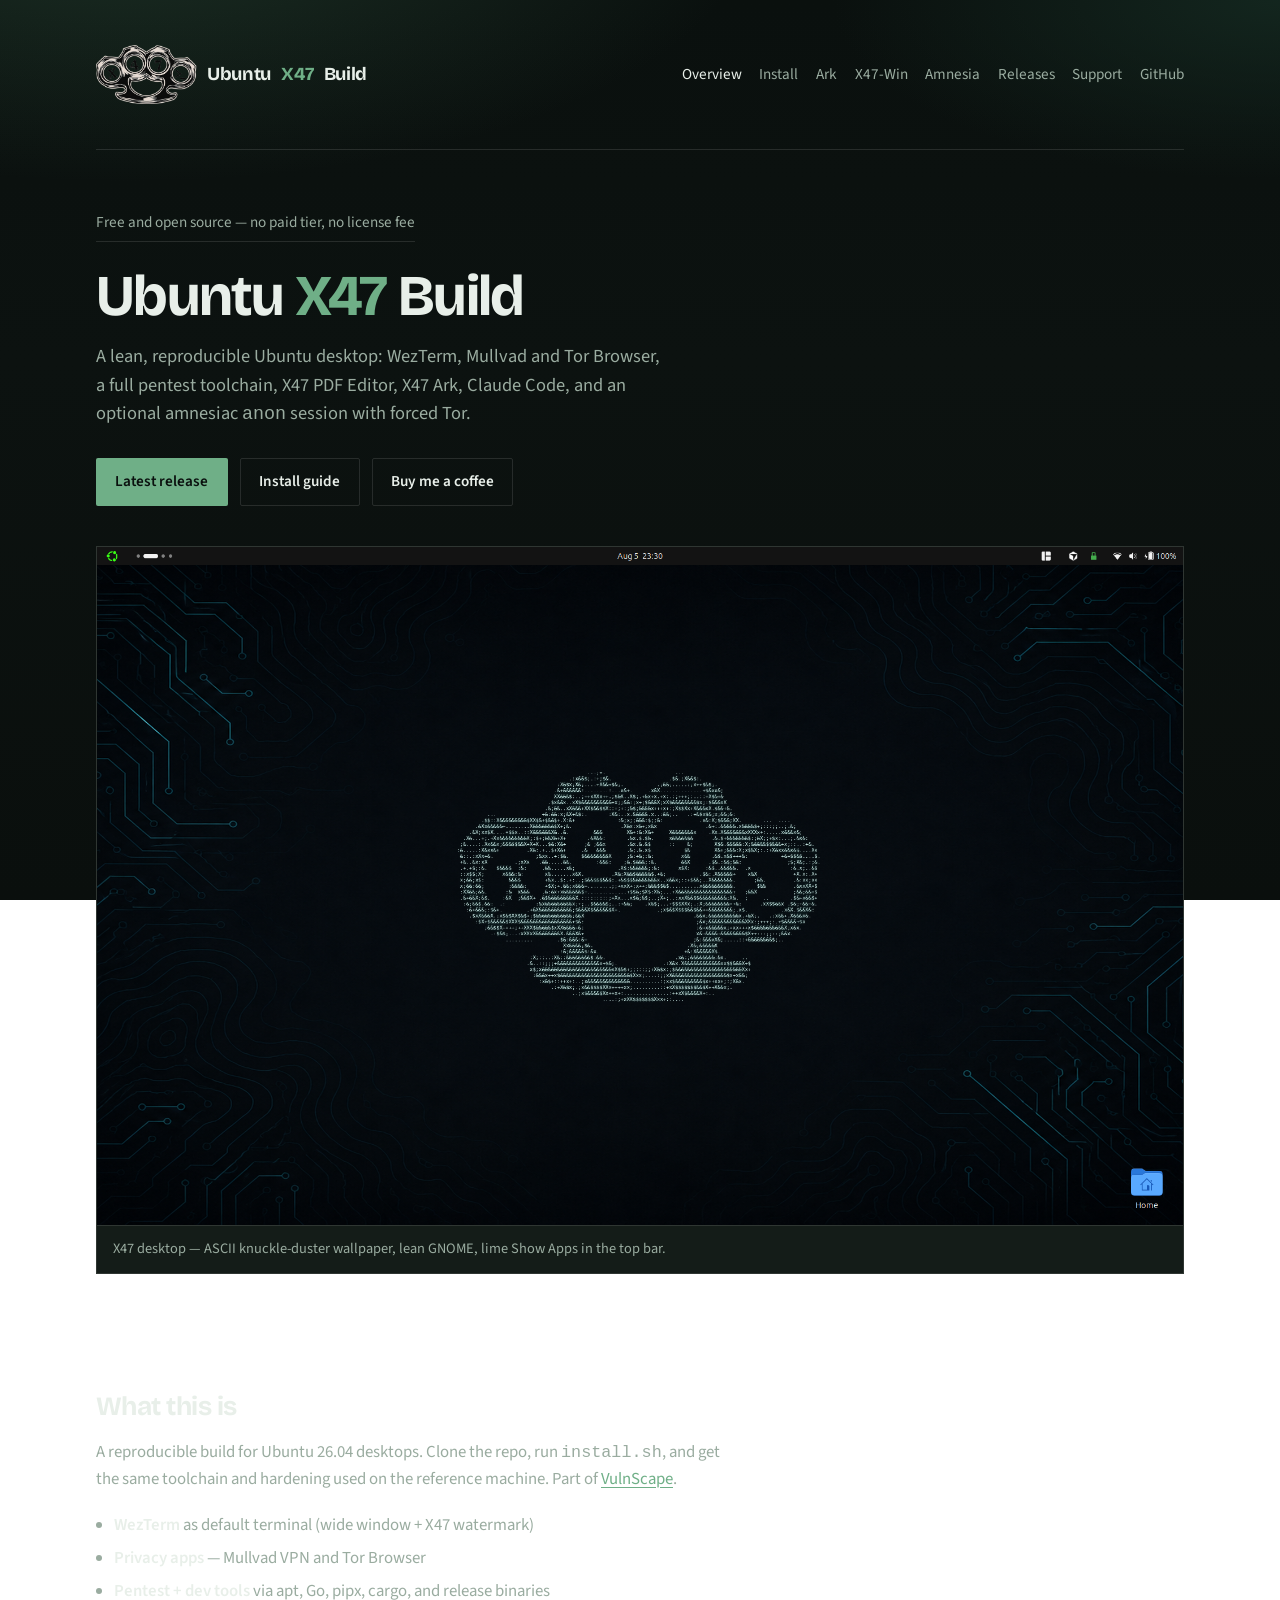
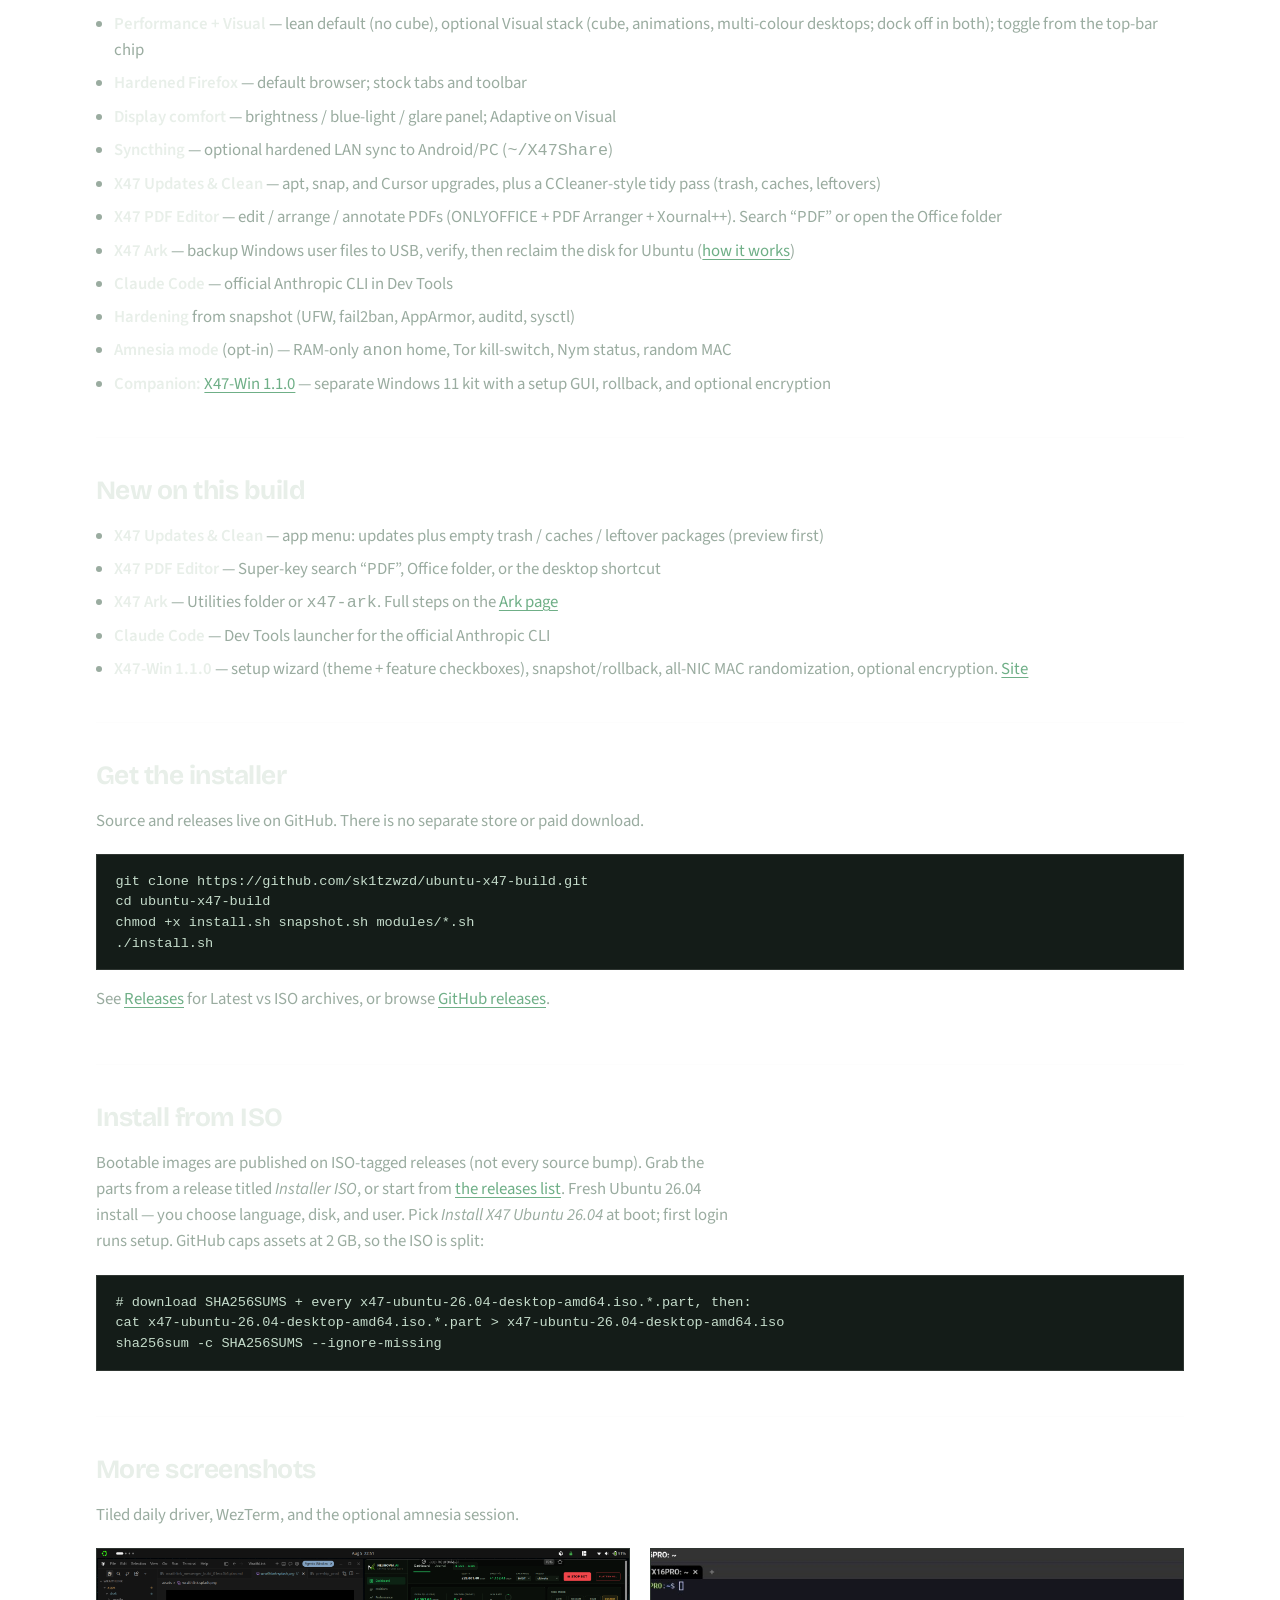
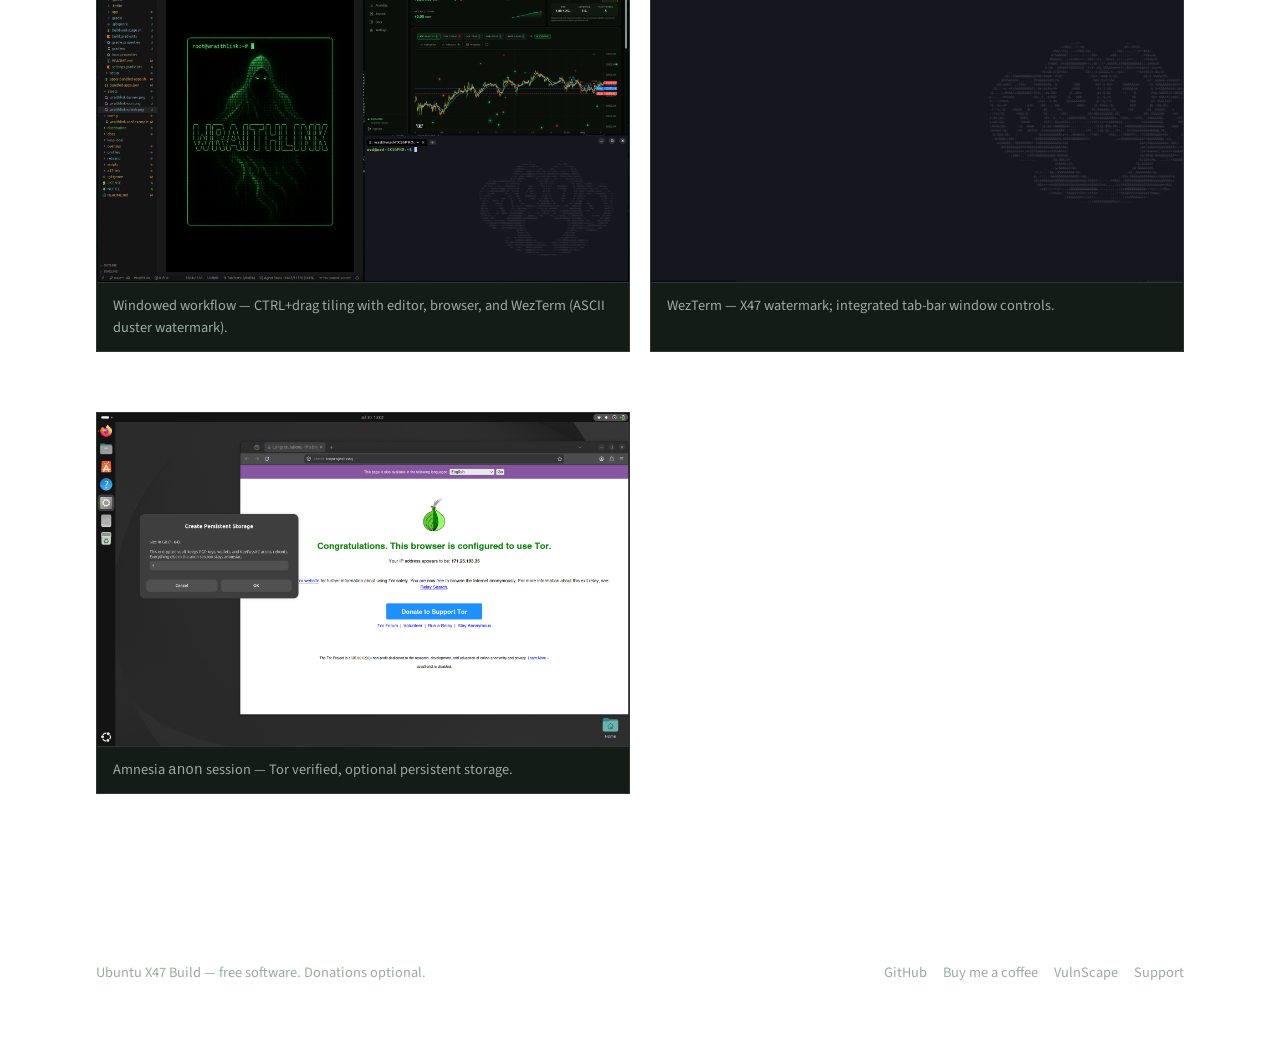
==== commit 4da76391: "Turn X47 Updates into a CCleaner-style tidy tool. The same app still applies apt, snap, and Cursor u" ====
--- a/docs/index.html
+++ b/docs/index.html
@@ -62,7 +62,7 @@
           <li><strong>Hardened Firefox</strong> — default browser; stock tabs and toolbar</li>
           <li><strong>Display comfort</strong> — brightness / blue-light / glare panel; Adaptive on Visual</li>
           <li><strong>Syncthing</strong> — optional hardened LAN sync to Android/PC (<code>~/X47Share</code>)</li>
-          <li><strong>X47 Updates</strong> — one place for apt, snap, and Cursor upgrades</li>
+          <li><strong>X47 Updates &amp; Clean</strong> — apt, snap, and Cursor upgrades, plus a CCleaner-style tidy pass (trash, caches, leftovers)</li>
           <li><strong>X47 PDF Editor</strong> — edit / arrange / annotate PDFs (ONLYOFFICE + PDF Arranger + Xournal++). Search “PDF” or open the Office folder</li>
           <li><strong>X47 Ark</strong> — backup Windows user files to USB, verify, then reclaim the disk for Ubuntu (<a href="ark.html">how it works</a>)</li>
           <li><strong>Claude Code</strong> — official Anthropic CLI in Dev Tools</li>
@@ -75,6 +75,7 @@
       <section>
         <h2>New on this build</h2>
         <ul class="clean">
+          <li><strong>X47 Updates &amp; Clean</strong> — app menu: updates plus empty trash / caches / leftover packages (preview first)</li>
           <li><strong>X47 PDF Editor</strong> — Super-key search “PDF”, Office folder, or the desktop shortcut</li>
           <li><strong>X47 Ark</strong> — Utilities folder or <code>x47-ark</code>. Full steps on the <a href="ark.html">Ark page</a></li>
           <li><strong>Claude Code</strong> — Dev Tools launcher for the official Anthropic CLI</li>
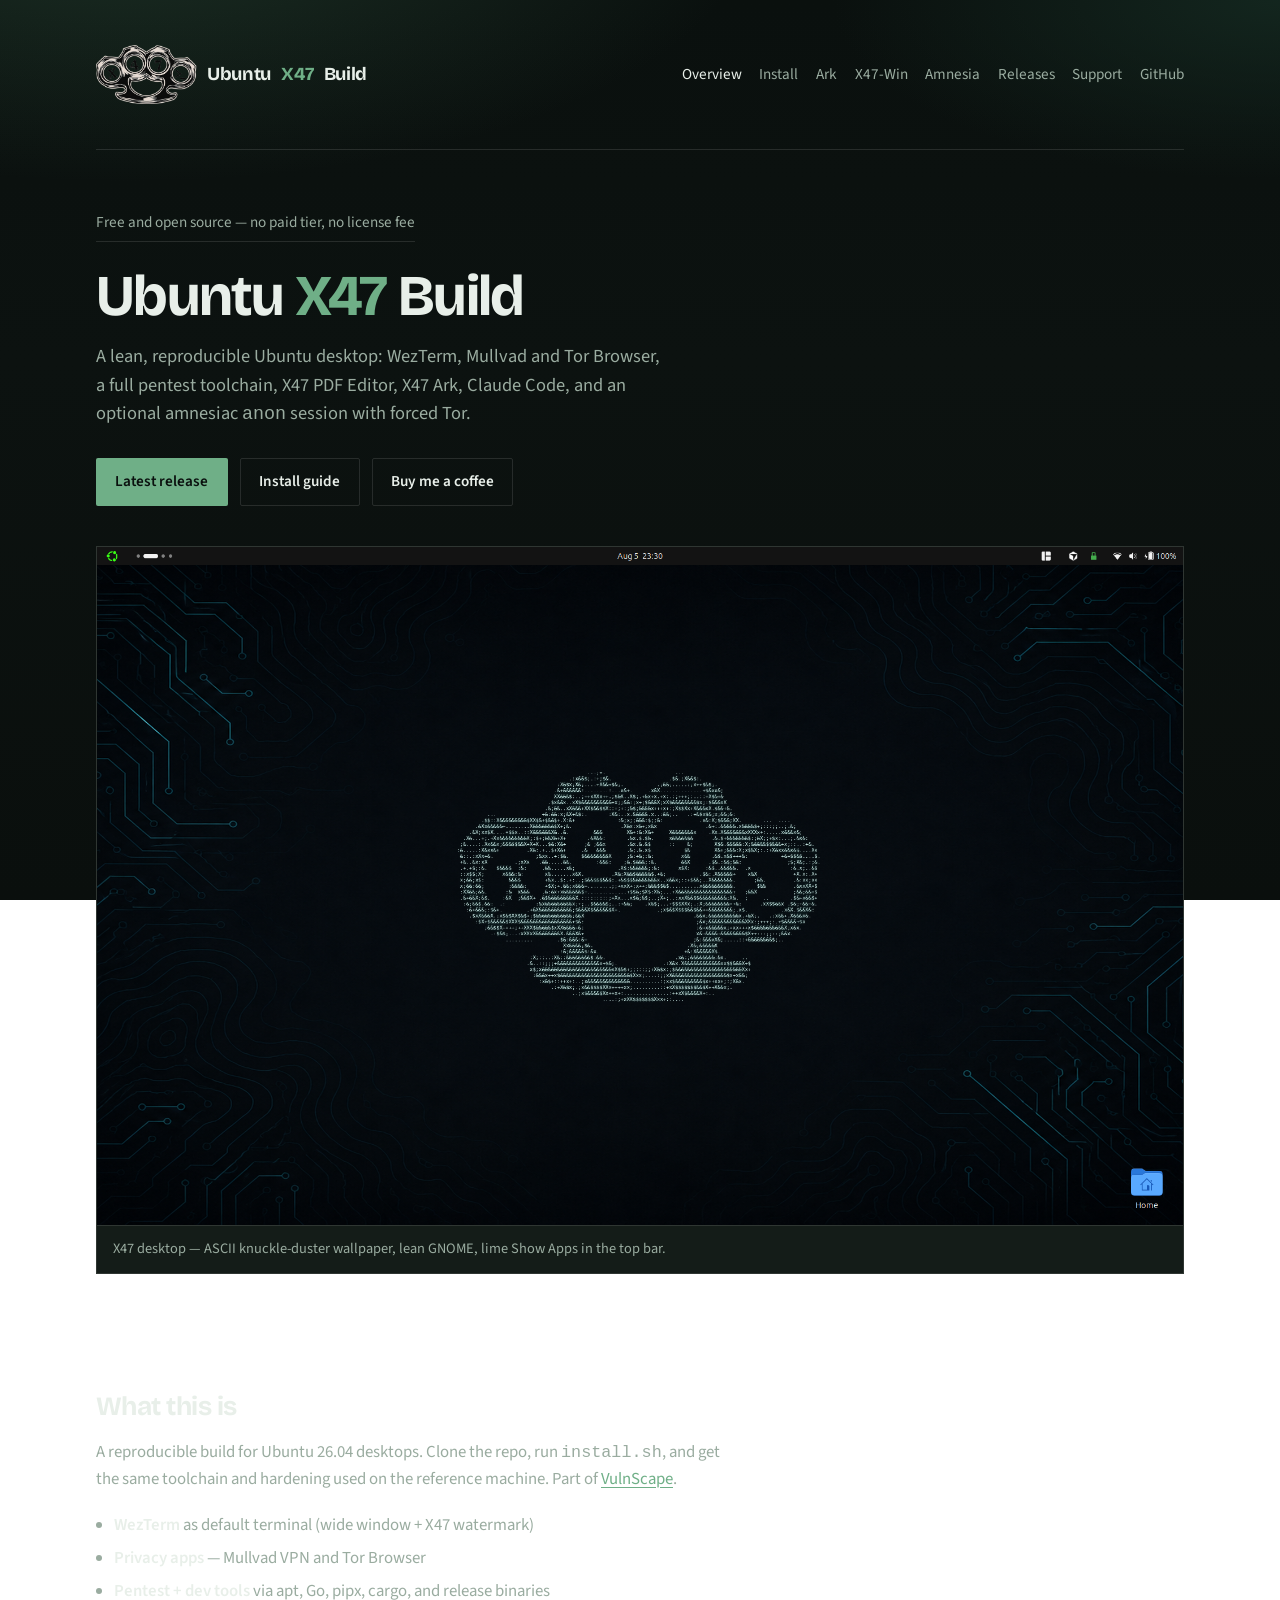
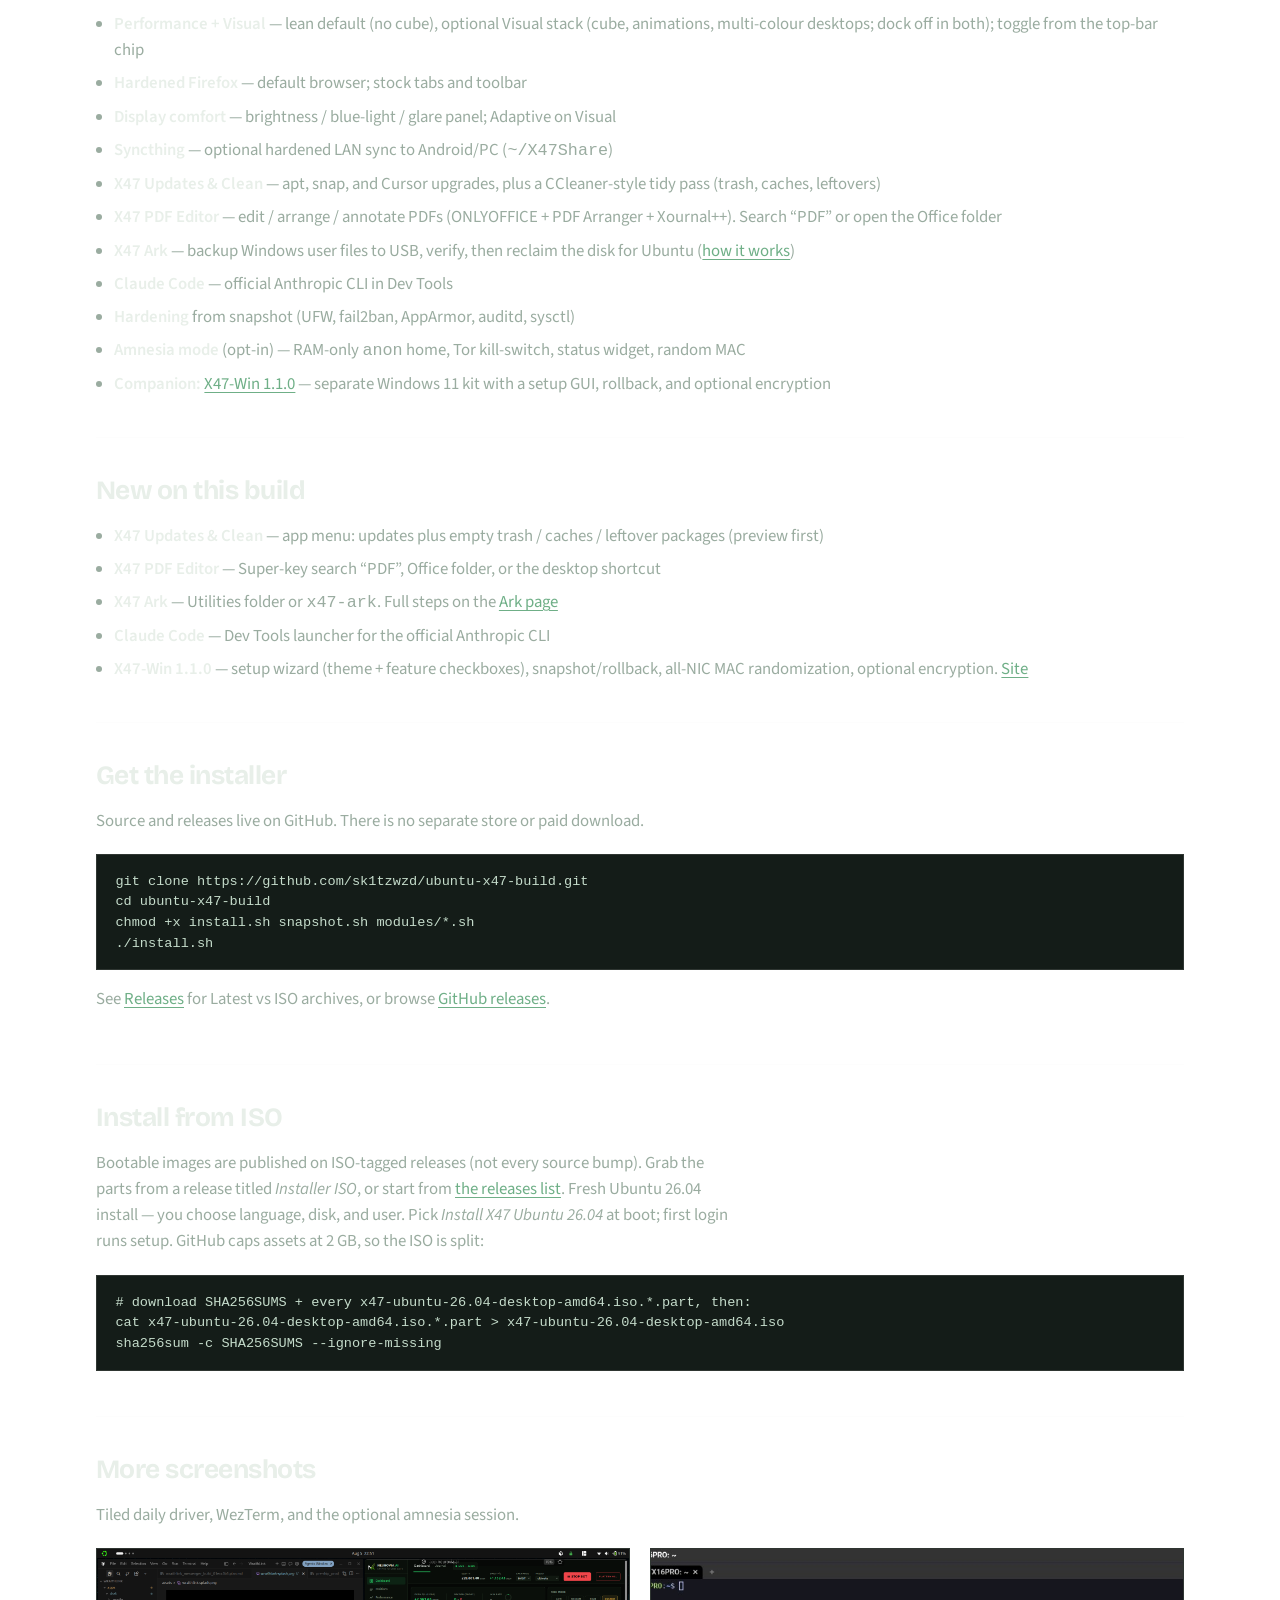
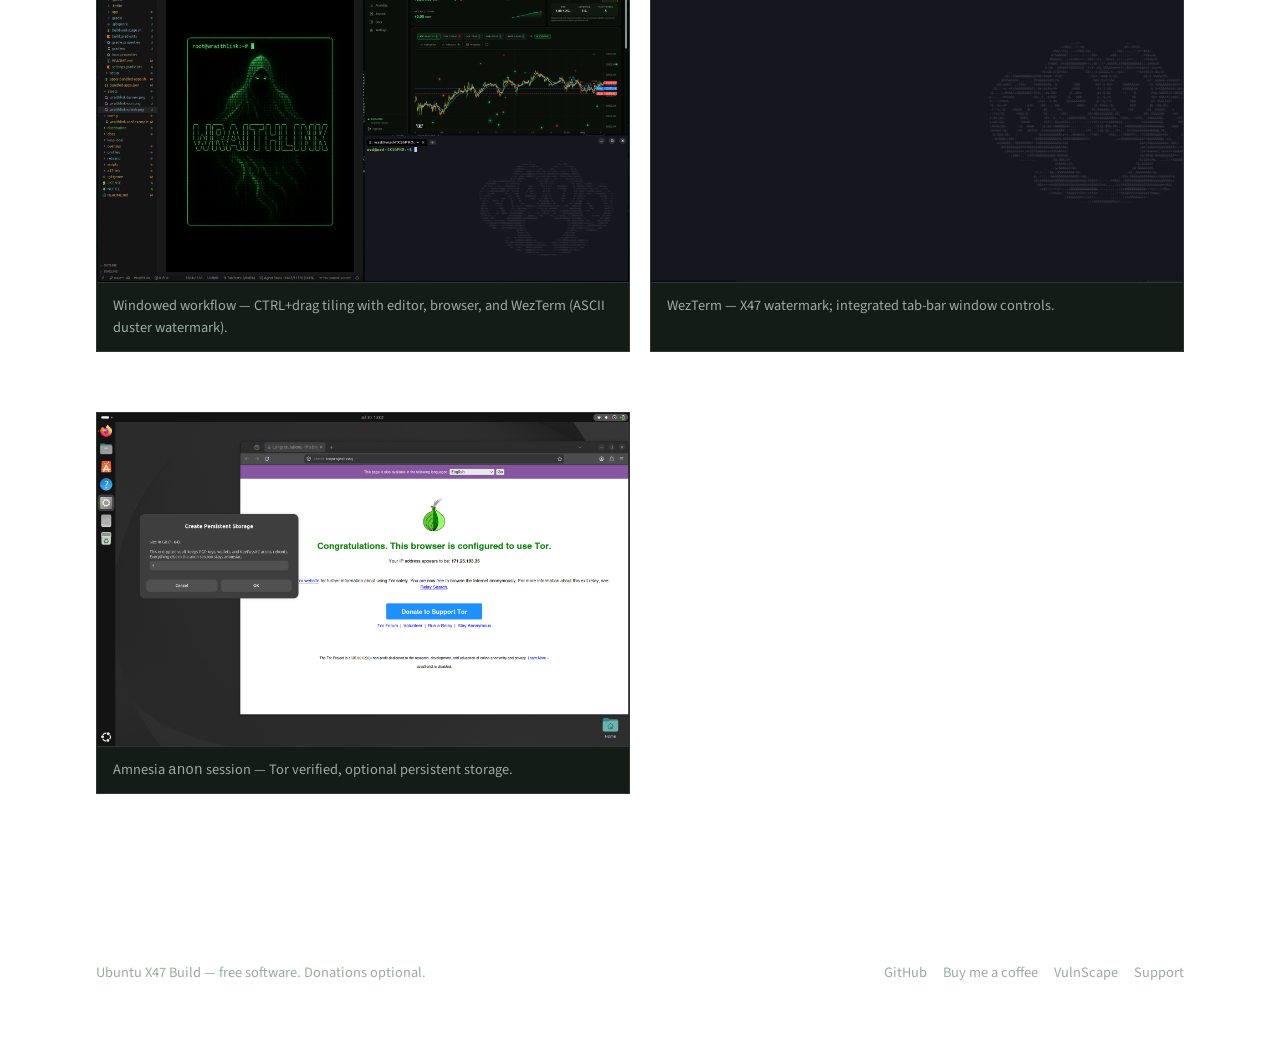
==== commit 6512ae2a: "amnesia: replace NymVPN with Mullvad VPN, update status widget to LINK/TOR only - Remove install_nym" ====
--- a/docs/index.html
+++ b/docs/index.html
@@ -67,7 +67,7 @@
           <li><strong>X47 Ark</strong> — backup Windows user files to USB, verify, then reclaim the disk for Ubuntu (<a href="ark.html">how it works</a>)</li>
           <li><strong>Claude Code</strong> — official Anthropic CLI in Dev Tools</li>
           <li><strong>Hardening</strong> from snapshot (UFW, fail2ban, AppArmor, auditd, sysctl)</li>
-          <li><strong>Amnesia mode</strong> (opt-in) — RAM-only <code>anon</code> home, Tor kill-switch, Nym status, random MAC</li>
+          <li><strong>Amnesia mode</strong> (opt-in) — RAM-only <code>anon</code> home, Tor kill-switch, status widget, random MAC</li>
           <li><strong>Companion:</strong> <a href="https://sk1tzwzd.github.io/X47-Win/">X47-Win 1.1.0</a> — separate Windows 11 kit with a setup GUI, rollback, and optional encryption</li>
         </ul>
       </section>
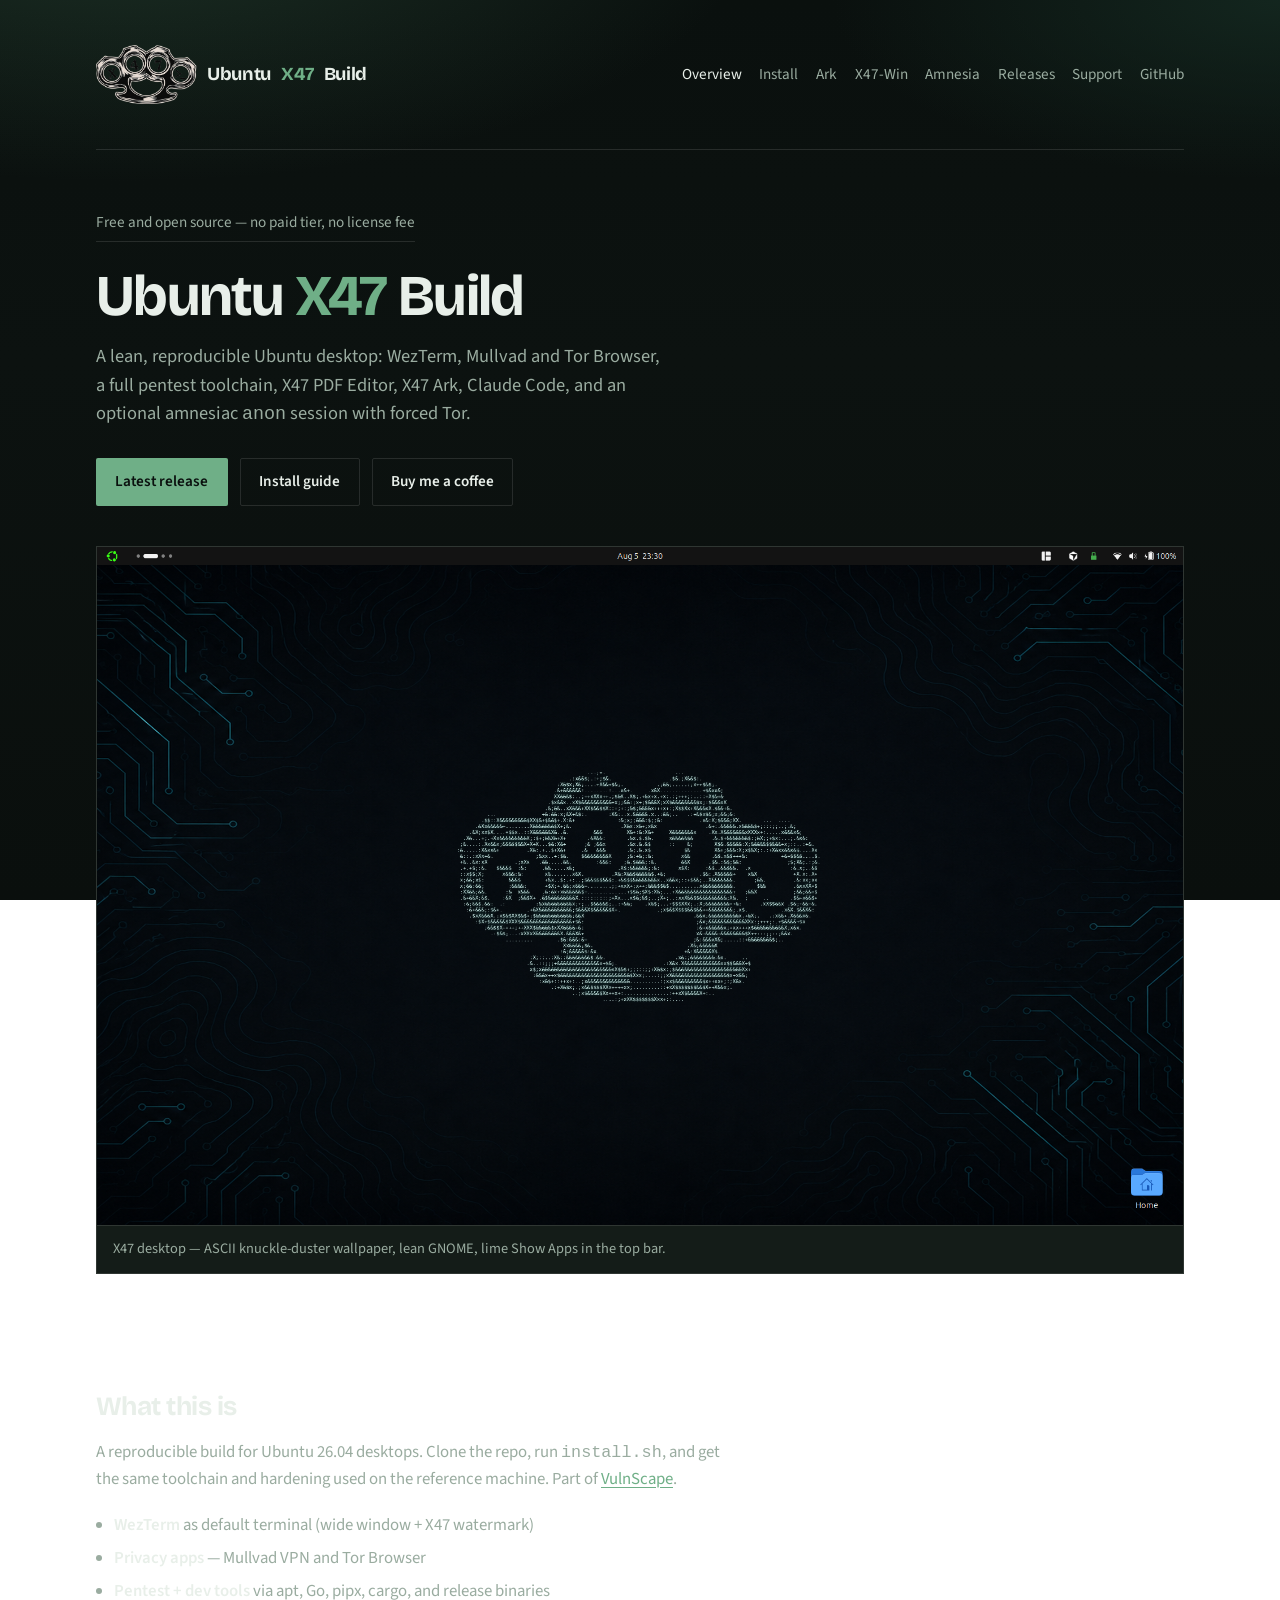
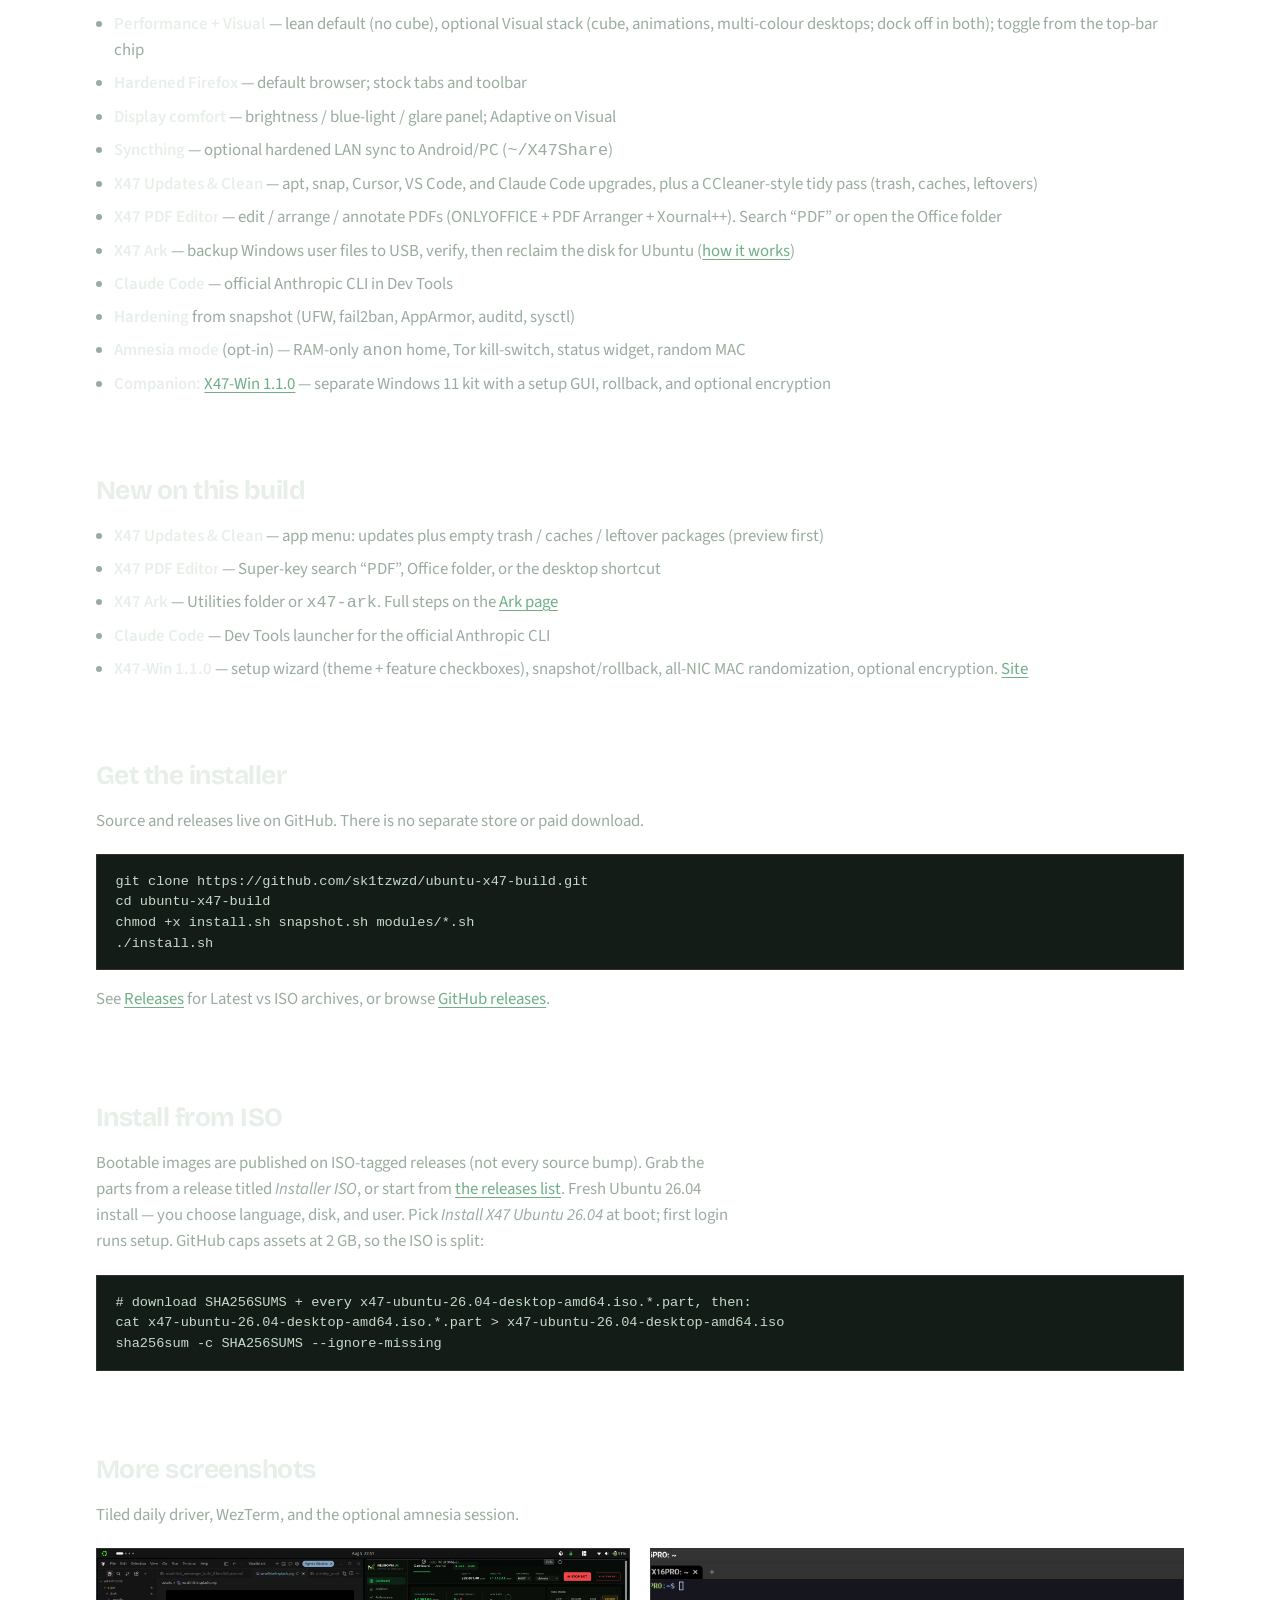
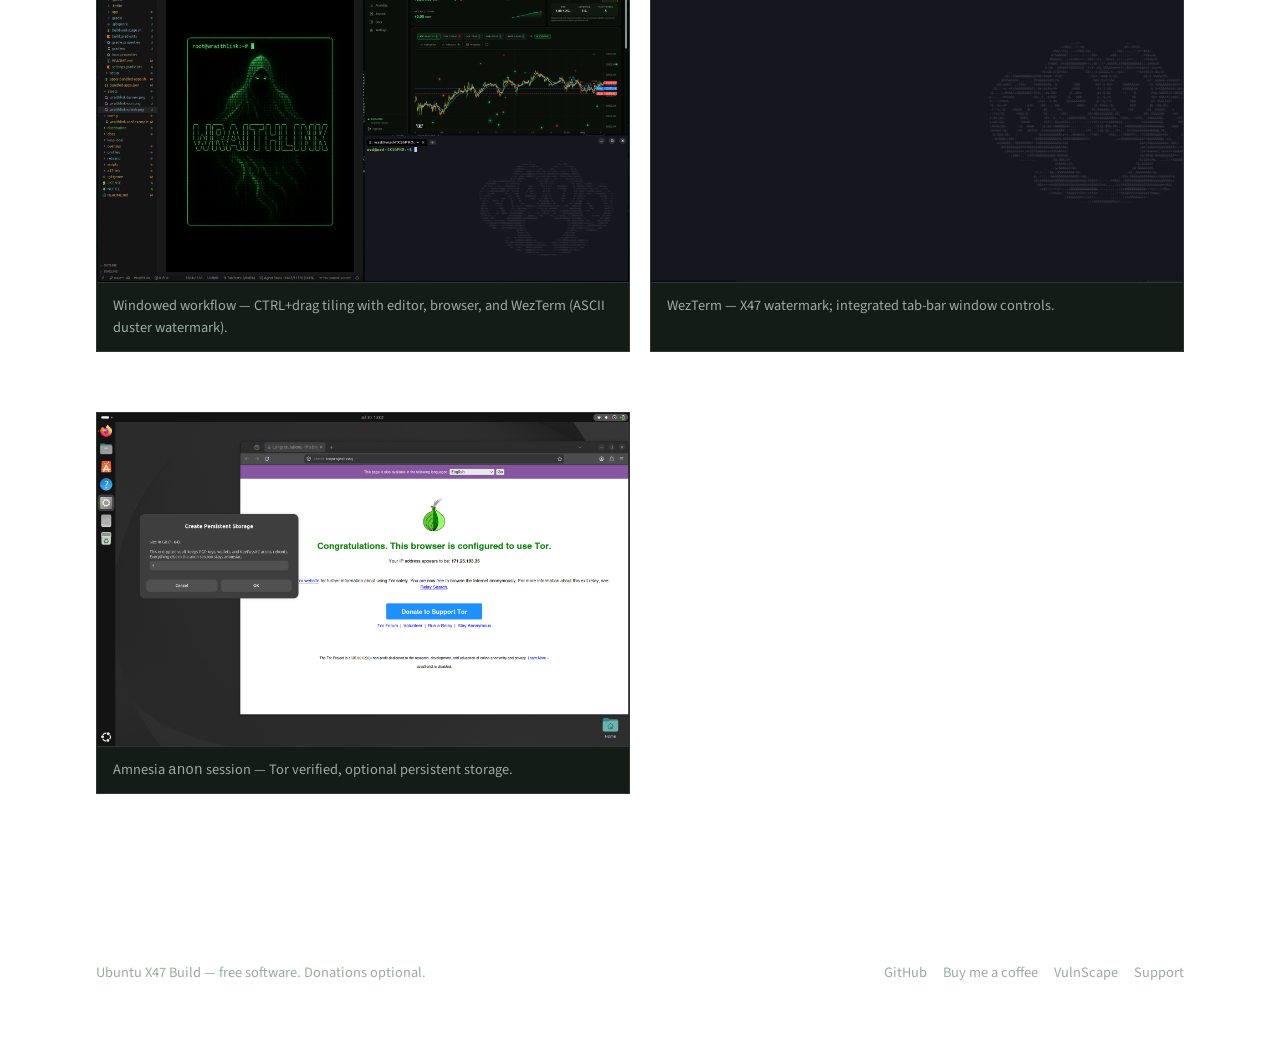
==== commit 2ae165ee: "Keep VS Code and Claude Code in sync from X47 Updates. The updater now only-upgrades VS Code, update" ====
--- a/docs/index.html
+++ b/docs/index.html
@@ -62,7 +62,7 @@
           <li><strong>Hardened Firefox</strong> — default browser; stock tabs and toolbar</li>
           <li><strong>Display comfort</strong> — brightness / blue-light / glare panel; Adaptive on Visual</li>
           <li><strong>Syncthing</strong> — optional hardened LAN sync to Android/PC (<code>~/X47Share</code>)</li>
-          <li><strong>X47 Updates &amp; Clean</strong> — apt, snap, and Cursor upgrades, plus a CCleaner-style tidy pass (trash, caches, leftovers)</li>
+          <li><strong>X47 Updates &amp; Clean</strong> — apt, snap, Cursor, VS Code, and Claude Code upgrades, plus a CCleaner-style tidy pass (trash, caches, leftovers)</li>
           <li><strong>X47 PDF Editor</strong> — edit / arrange / annotate PDFs (ONLYOFFICE + PDF Arranger + Xournal++). Search “PDF” or open the Office folder</li>
           <li><strong>X47 Ark</strong> — backup Windows user files to USB, verify, then reclaim the disk for Ubuntu (<a href="ark.html">how it works</a>)</li>
           <li><strong>Claude Code</strong> — official Anthropic CLI in Dev Tools</li>
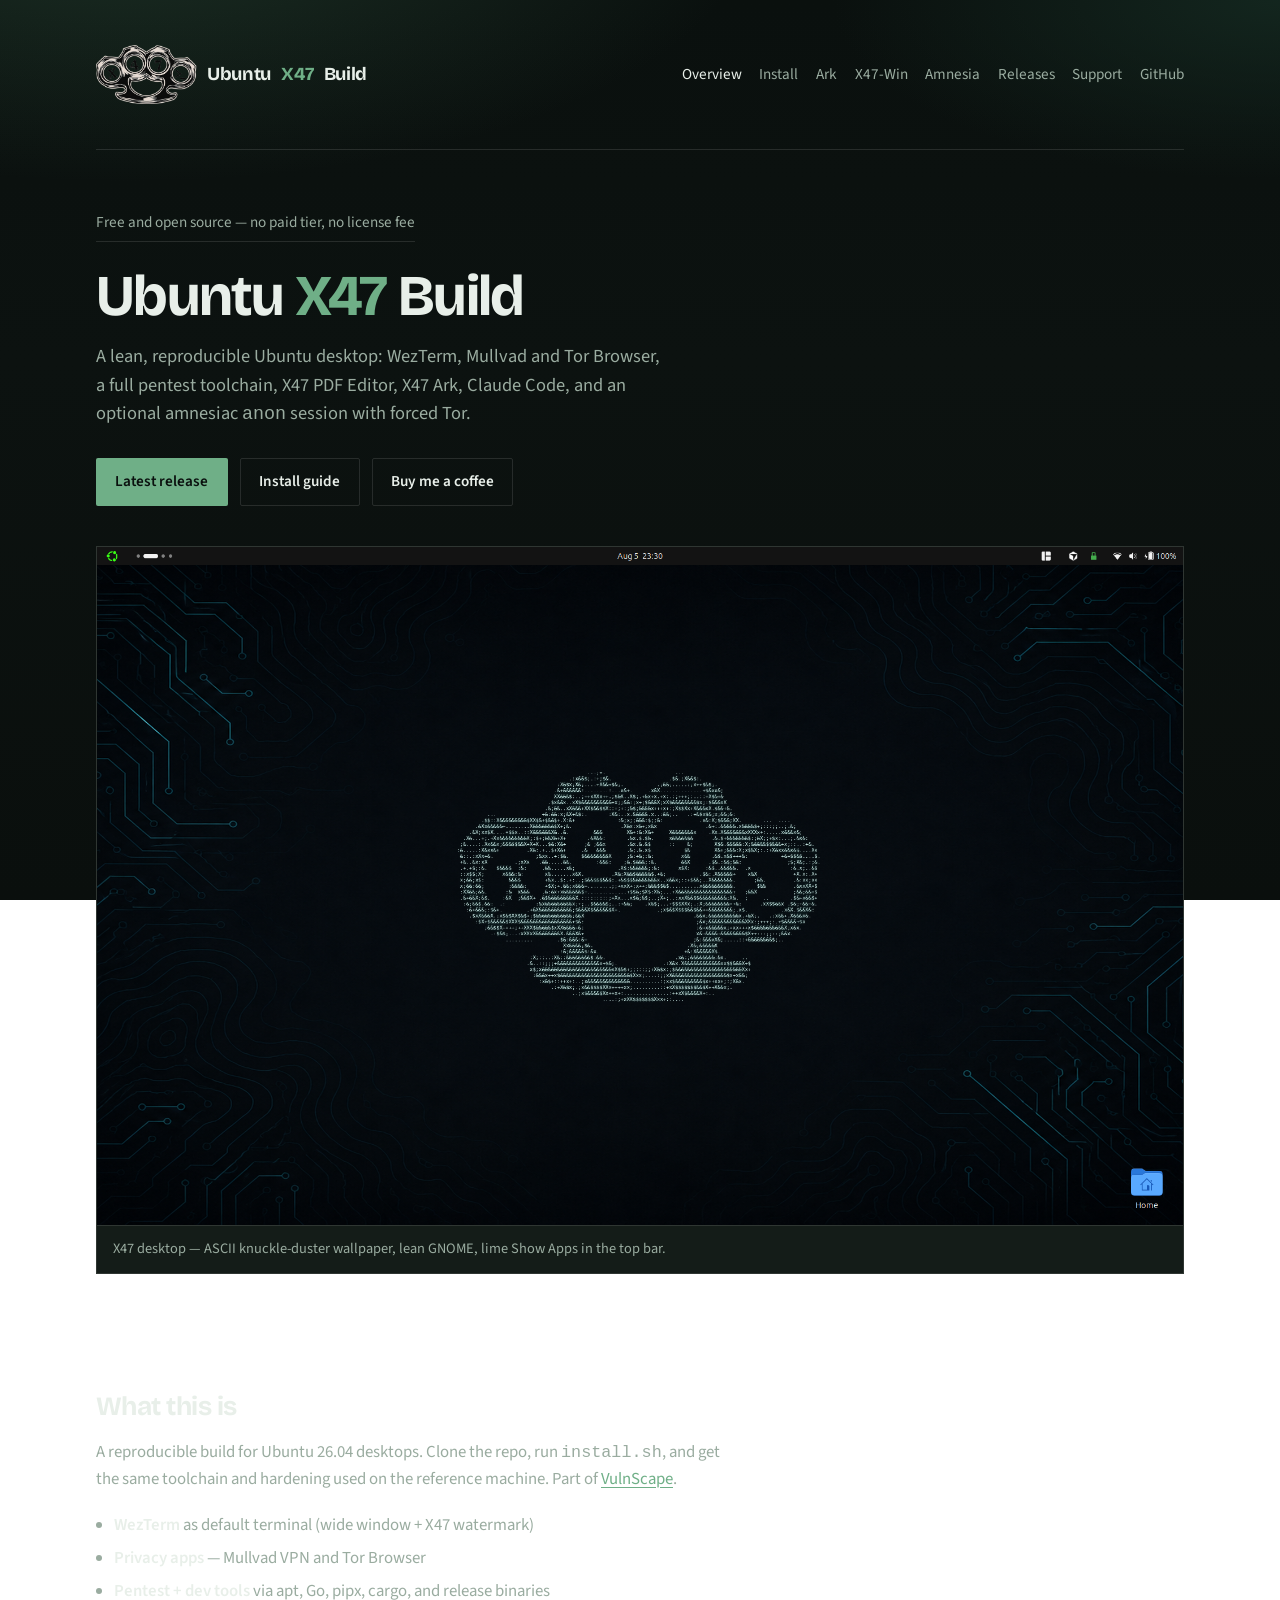
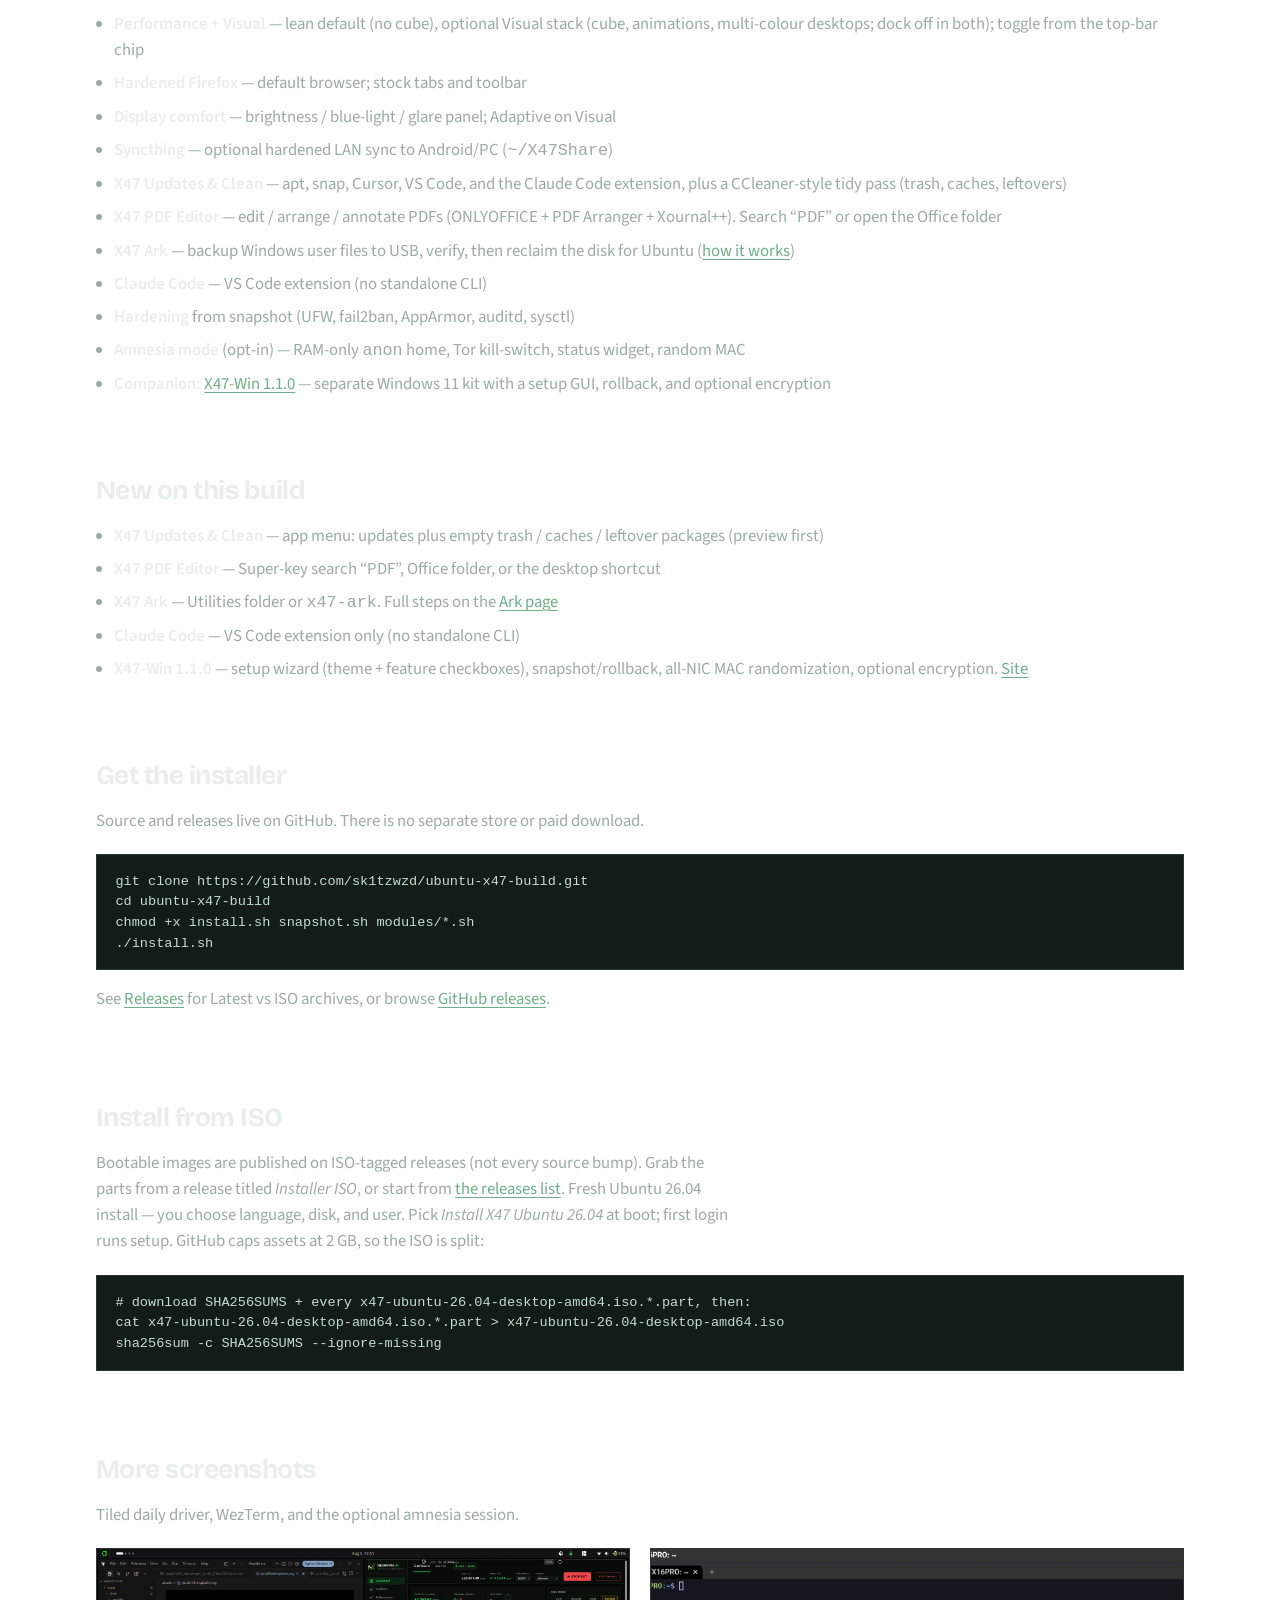
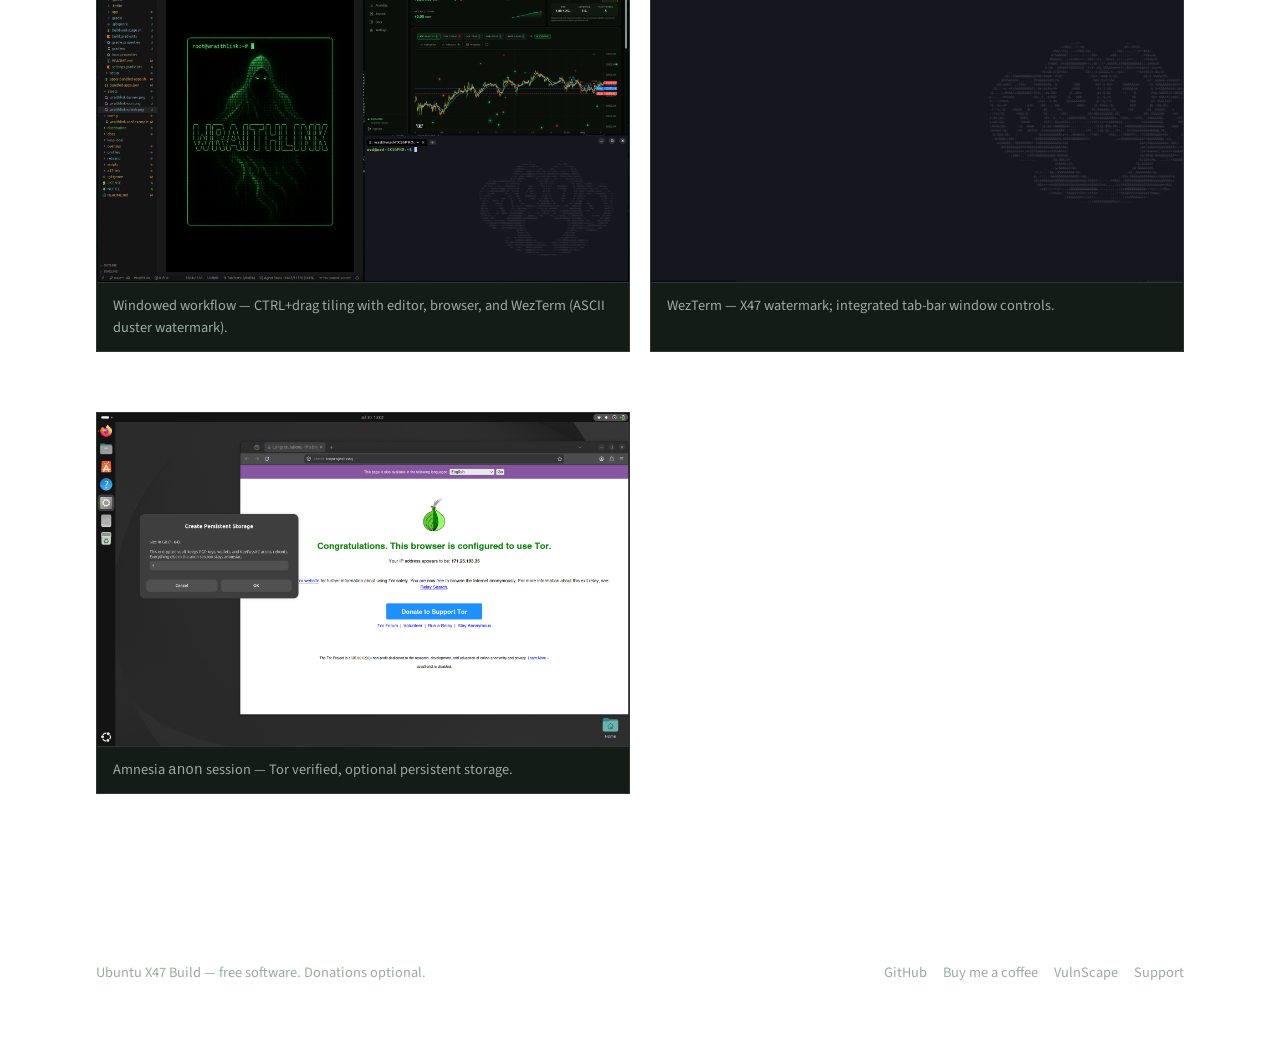
==== commit 32b560d2: "Use Claude Code only as a VS Code extension. Drop the standalone CLI and WezTerm launcher so a broke" ====
--- a/docs/index.html
+++ b/docs/index.html
@@ -62,10 +62,10 @@
           <li><strong>Hardened Firefox</strong> — default browser; stock tabs and toolbar</li>
           <li><strong>Display comfort</strong> — brightness / blue-light / glare panel; Adaptive on Visual</li>
           <li><strong>Syncthing</strong> — optional hardened LAN sync to Android/PC (<code>~/X47Share</code>)</li>
-          <li><strong>X47 Updates &amp; Clean</strong> — apt, snap, Cursor, VS Code, and Claude Code upgrades, plus a CCleaner-style tidy pass (trash, caches, leftovers)</li>
+          <li><strong>X47 Updates &amp; Clean</strong> — apt, snap, Cursor, VS Code, and the Claude Code extension, plus a CCleaner-style tidy pass (trash, caches, leftovers)</li>
           <li><strong>X47 PDF Editor</strong> — edit / arrange / annotate PDFs (ONLYOFFICE + PDF Arranger + Xournal++). Search “PDF” or open the Office folder</li>
           <li><strong>X47 Ark</strong> — backup Windows user files to USB, verify, then reclaim the disk for Ubuntu (<a href="ark.html">how it works</a>)</li>
-          <li><strong>Claude Code</strong> — official Anthropic CLI in Dev Tools</li>
+          <li><strong>Claude Code</strong> — VS Code extension (no standalone CLI)</li>
           <li><strong>Hardening</strong> from snapshot (UFW, fail2ban, AppArmor, auditd, sysctl)</li>
           <li><strong>Amnesia mode</strong> (opt-in) — RAM-only <code>anon</code> home, Tor kill-switch, status widget, random MAC</li>
           <li><strong>Companion:</strong> <a href="https://sk1tzwzd.github.io/X47-Win/">X47-Win 1.1.0</a> — separate Windows 11 kit with a setup GUI, rollback, and optional encryption</li>
@@ -78,7 +78,7 @@
           <li><strong>X47 Updates &amp; Clean</strong> — app menu: updates plus empty trash / caches / leftover packages (preview first)</li>
           <li><strong>X47 PDF Editor</strong> — Super-key search “PDF”, Office folder, or the desktop shortcut</li>
           <li><strong>X47 Ark</strong> — Utilities folder or <code>x47-ark</code>. Full steps on the <a href="ark.html">Ark page</a></li>
-          <li><strong>Claude Code</strong> — Dev Tools launcher for the official Anthropic CLI</li>
+          <li><strong>Claude Code</strong> — VS Code extension only (no standalone CLI)</li>
           <li><strong>X47-Win 1.1.0</strong> — setup wizard (theme + feature checkboxes), snapshot/rollback, all-NIC MAC randomization, optional encryption. <a href="https://sk1tzwzd.github.io/X47-Win/">Site</a></li>
         </ul>
       </section>
